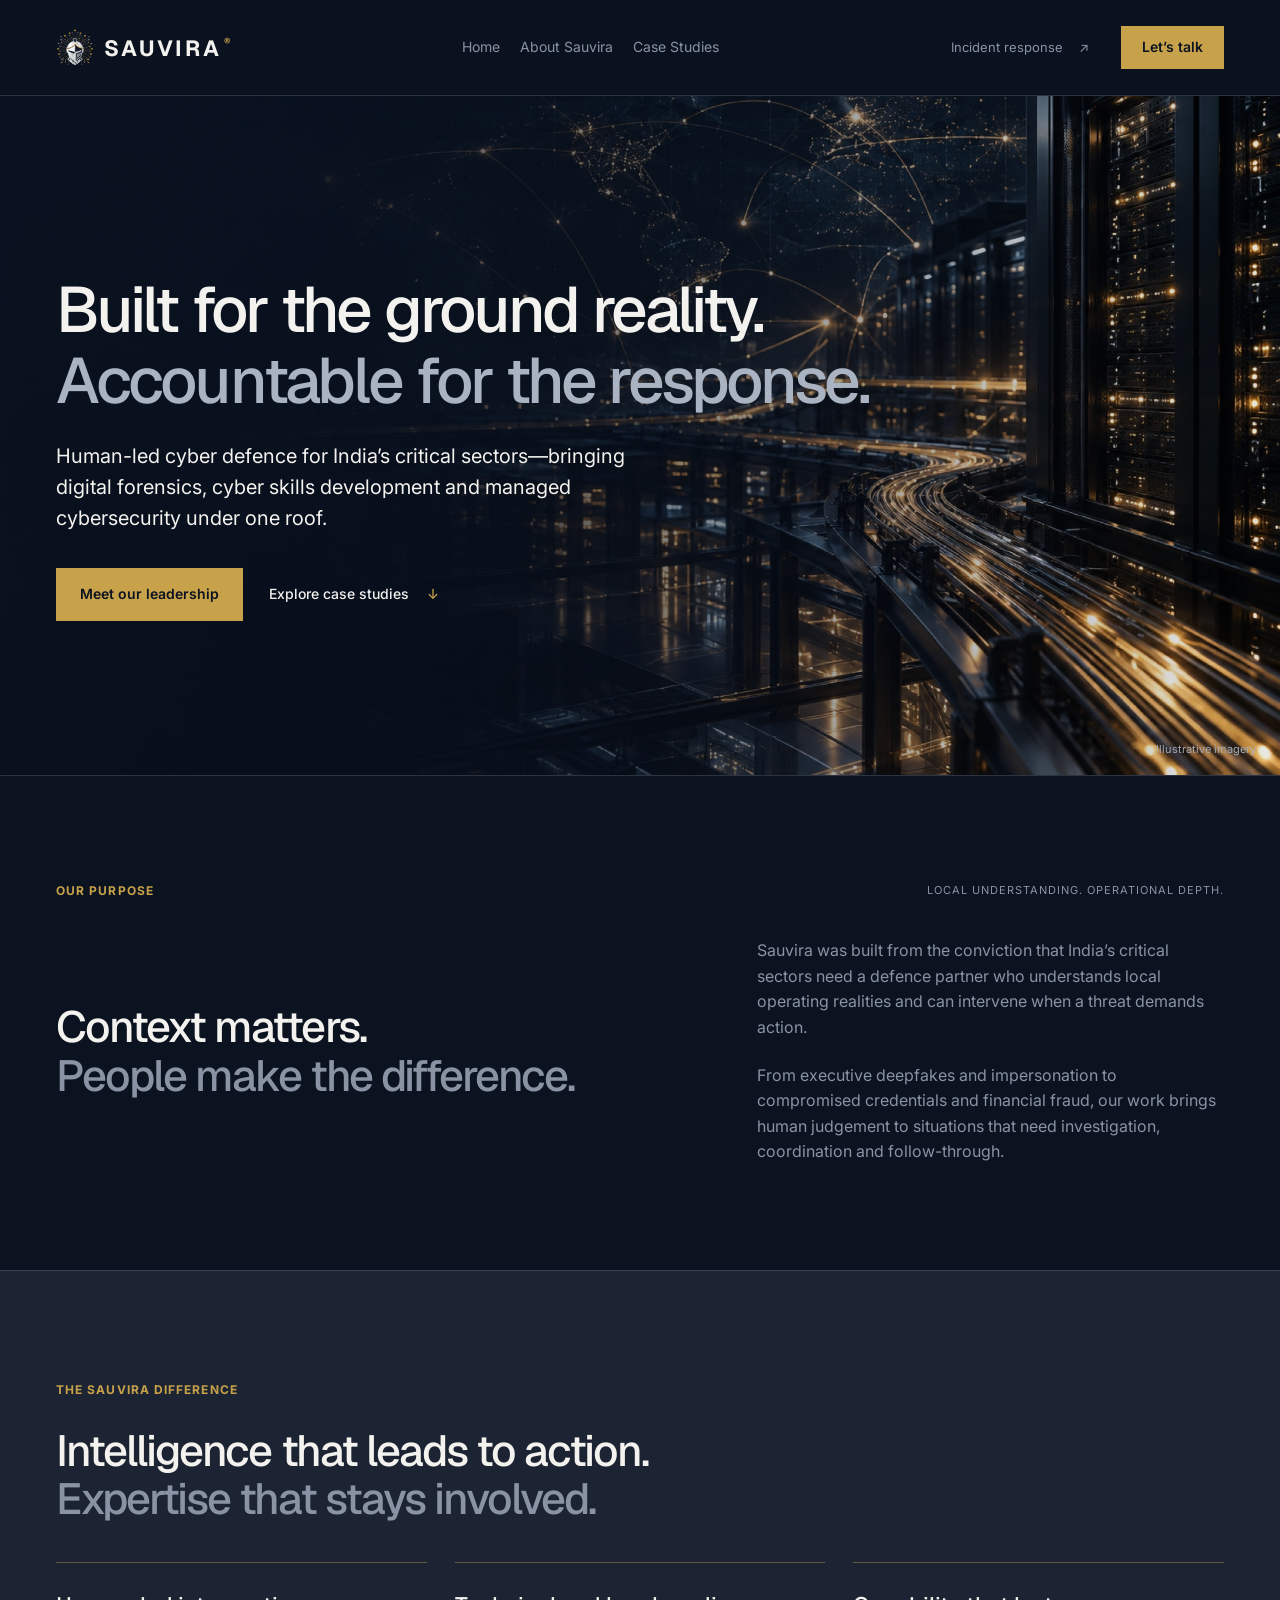
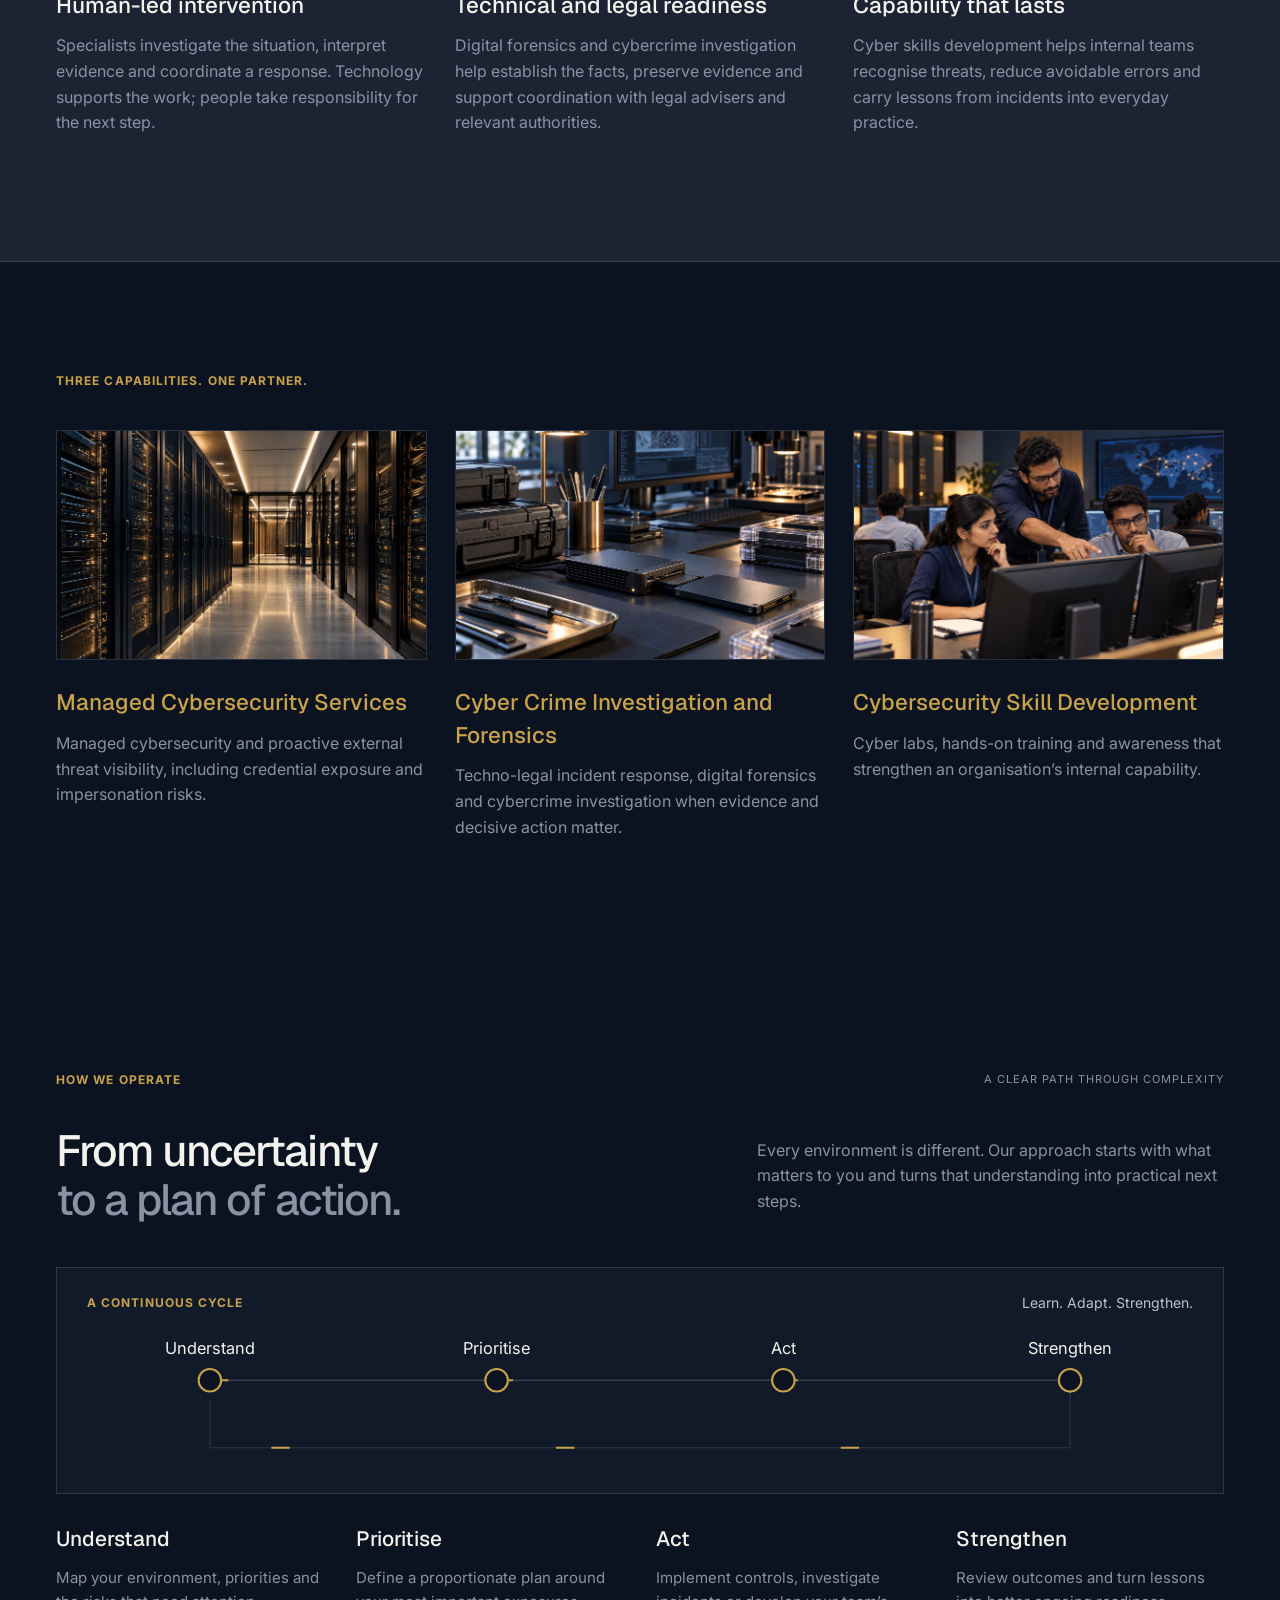
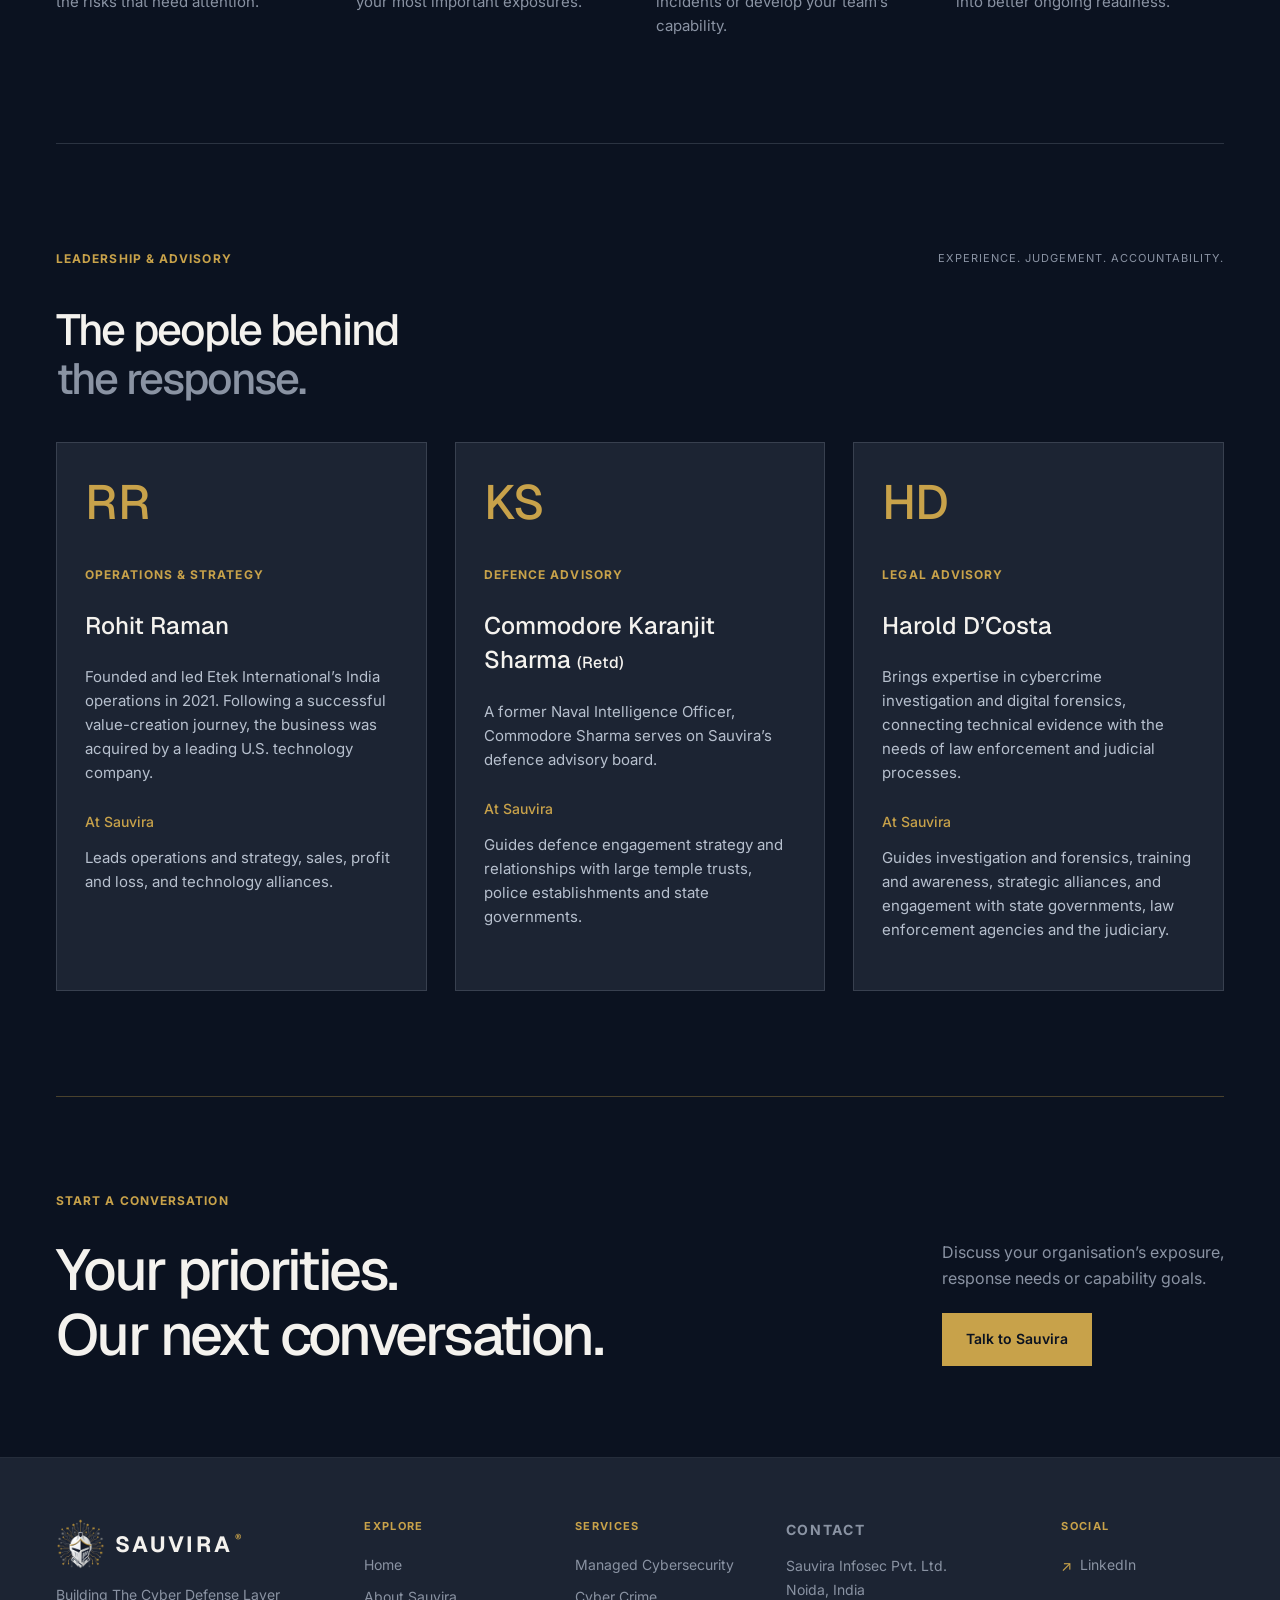
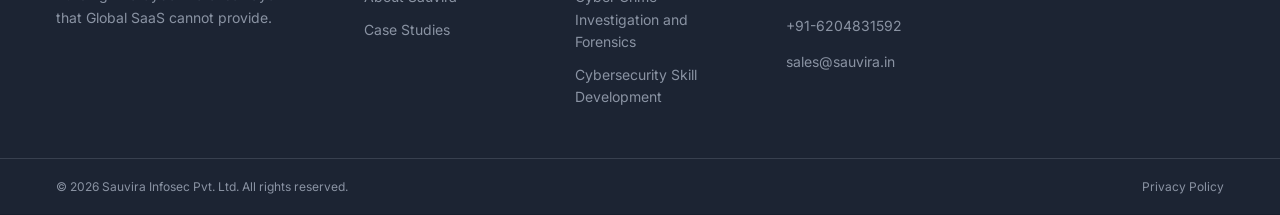
==== about.html @ 1aae423a "Add redesigned site pages, assets and working contact/incident forms Fix app.js syntax error that di" ====
<!doctype html>
<html lang="en">
<head>
<meta charset="utf-8"><meta name="viewport" content="width=device-width,initial-scale=1">
<title>About Sauvira — Human-led cyber defence</title>
<meta name="description" content="Human-led cyber defence for India’s critical sectors. Digital forensics, cyber skills development and managed cybersecurity under one roof.">
<meta name="theme-color" content="#0B1220"><meta property="og:title" content="About Sauvira — Human-led cyber defence"><meta property="og:description" content="Protect what matters. Respond with clarity. Build resilience."><meta property="og:type" content="website">
<link rel="icon" href="favicon.svg" type="image/svg+xml"><link rel="stylesheet" href="styles-responsive-v8.css"><script src="app.js" defer></script>
</head>
<body>
<a class="skip" href="#main">Skip to content</a>
<header class="header"><a class="brand" href="index.html" aria-label="Sauvira home"><img src="images/sauvira-logo-3d.png" alt="Sauvira logo" class="header-logo"><span class="brand-name">SAUVIRA<span class="brand-dot">®</span></span></a><button class="menu-toggle" aria-expanded="false" aria-controls="navigation">Menu <span>☰</span></button><nav id="navigation" aria-label="Main navigation"><a href="index.html">Home</a><a href="about.html">About Sauvira</a><a href="clients.html">Case Studies</a></nav><a class="header-emergency" href="index.html#incident">Incident response <span aria-hidden="true">↗</span></a><a class="button small" href="index.html#contact">Let’s talk</a></header>
<main id="main"><section class="about-hero full-image-hero"><div class="wrap hero-copy"><span class="eyebrow"></span><h1>Built for the ground reality.<br><span>Accountable for the response.</span></h1><p>Human-led cyber defence for India’s critical sectors—bringing digital forensics, cyber skills development and managed cybersecurity under one roof.</p><div class="actions"><a class="button" href="#leadership">Meet our leadership</a><a class="text-link" href="clients.html">Explore case studies <span>↓</span></a></div></div><figure><img class="" src="images/cyber-hero.jpg" width="1536" height="1024" alt="Conceptual cybersecurity infrastructure and connected data networks, without people" fetchpriority="high"><figcaption>Illustrative imagery</figcaption></figure></section>
<section class="section wrap about-purpose"><div class="section-top"><span class="eyebrow">OUR PURPOSE</span><span class="mono">LOCAL UNDERSTANDING. OPERATIONAL DEPTH.</span></div><div class="split"><h2>Context matters.<br><span>People make the difference.</span></h2><div><p>Sauvira was built from the conviction that India’s critical sectors need a defence partner who understands local operating realities and can intervene when a threat demands action.</p><p>From executive deepfakes and impersonation to compromised credentials and financial fraud, our work brings human judgement to situations that need investigation, coordination and follow-through.</p></div></div></section>
<section class="difference section"><div class="wrap"><span class="eyebrow">THE SAUVIRA DIFFERENCE</span><h2 class="about-section-title">Intelligence that leads to action.<br><span>Expertise that stays involved.</span></h2><div class="about-pillars"><article><h3>Human-led intervention</h3><p>Specialists investigate the situation, interpret evidence and coordinate a response. Technology supports the work; people take responsibility for the next step.</p></article><article><h3>Technical and legal readiness</h3><p>Digital forensics and cybercrime investigation help establish the facts, preserve evidence and support coordination with legal advisers and relevant authorities.</p></article><article><h3>Capability that lasts</h3><p>Cyber skills development helps internal teams recognise threats, reduce avoidable errors and carry lessons from incidents into everyday practice.</p></article></div></div></section>
<section class="section wrap"><span class="eyebrow">THREE CAPABILITIES. ONE PARTNER.</span><p class="mobile-swipe-hint">Swipe to explore →</p><div class="about-pillars service-pillars"><article><img class="capability-photo" src="images/infrastructure.jpg" width="1536" height="1024" alt="Conceptual enterprise data-centre infrastructure" loading="lazy"><h3>Managed Cybersecurity Services</h3><p>Managed cybersecurity and proactive external threat visibility, including credential exposure and impersonation risks.</p></article><article><img class="capability-photo" src="images/digital-forensics.jpg" width="1536" height="1024" alt="Conceptual forensic examination equipment" loading="lazy"><h3>Cyber Crime Investigation and Forensics</h3><p>Techno-legal incident response, digital forensics and cybercrime investigation when evidence and decisive action matter.</p></article><article><img class="capability-photo" src="images/skills.jpg" width="1536" height="1024" alt="Conceptual hands-on cybersecurity training workshop" loading="lazy"><h3>Cybersecurity Skill Development</h3><p>Cyber labs, hands-on training and awareness that strengthen an organisation’s internal capability.</p></article></div></section>
<section class="section wrap" id="approach"><div class="section-top"><span class="eyebrow">HOW WE OPERATE</span><span class="mono">A CLEAR PATH THROUGH COMPLEXITY</span></div><div class="split"><h2>From uncertainty<br><span>to a plan of action.</span></h2><p>Every environment is different. Our approach starts with what matters to you and turns that understanding into practical next steps.</p></div><figure class="operating-visual"><div class="operating-caption"><span class="eyebrow">A CONTINUOUS CYCLE</span><span>Learn. Adapt. Strengthen.</span></div><svg viewBox="0 0 1080 150" role="img" aria-labelledby="cycle-title cycle-desc"><title id="cycle-title">From understanding to resilience</title><desc id="cycle-desc">Understand, prioritise, act and strengthen form a repeating cycle. Lessons feed back into the next assessment.</desc><path d="M120 50H960" fill="none" stroke="#8A93A3" stroke-opacity=".45"/><path d="M960 50V116H120V70" fill="none" stroke="#8A93A3" stroke-opacity=".25"/><path class="flow-path" d="M120 50H960V116H120V70" fill="none" stroke="#C8A24A" stroke-width="2" stroke-dasharray="18 260"/><g fill="#0B1220" stroke="#C8A24A" stroke-width="2"><circle cx="120" cy="50" r="11"/><circle cx="400" cy="50" r="11"/><circle cx="680" cy="50" r="11"/><circle cx="960" cy="50" r="11"/></g><g fill="#F4F2EE" font-family="Inter,Arial,sans-serif" font-size="16" text-anchor="middle"><text x="120" y="24">Understand</text><text x="400" y="24">Prioritise</text><text x="680" y="24">Act</text><text x="960" y="24">Strengthen</text></g></svg></figure><ol class="steps"><li><span class="step-number">01</span><h3>Understand</h3><p>Map your environment, priorities and the risks that need attention.</p></li><li><span class="step-number">02</span><h3>Prioritise</h3><p>Define a proportionate plan around your most important exposures.</p></li><li><span class="step-number">03</span><h3>Act</h3><p>Implement controls, investigate incidents or develop your team’s capability.</p></li><li><span class="step-number">04</span><h3>Strengthen</h3><p>Review outcomes and turn lessons into better ongoing readiness.</p></li></ol></section><section id="leadership" class="section wrap leadership-section"><div class="section-top"><span class="eyebrow">LEADERSHIP & ADVISORY</span><span class="mono">EXPERIENCE. JUDGEMENT. ACCOUNTABILITY.</span></div><h2>The people behind<br><span>the response.</span></h2><p class="mobile-swipe-hint">Swipe to explore →</p><div class="leadership-grid"><article class="leader"><span class="leader-monogram" aria-hidden="true">RR</span><span class="eyebrow">OPERATIONS & STRATEGY</span><h3>Rohit Raman</h3><p>Founded and led Etek International’s India operations in 2021. Following a successful value-creation journey, the business was acquired by a leading U.S. technology company.</p><h4>At Sauvira</h4><p>Leads operations and strategy, sales, profit and loss, and technology alliances.</p></article><article class="leader"><span class="leader-monogram" aria-hidden="true">KS</span><span class="eyebrow">DEFENCE ADVISORY</span><h3>Commodore Karanjit Sharma <span>(Retd)</span></h3><p>A former Naval Intelligence Officer, Commodore Sharma serves on Sauvira’s defence advisory board.</p><h4>At Sauvira</h4><p>Guides defence engagement strategy and relationships with large temple trusts, police establishments and state governments.</p></article><article class="leader"><span class="leader-monogram" aria-hidden="true">HD</span><span class="eyebrow">LEGAL ADVISORY</span><h3>Harold D’Costa</h3><p>Brings expertise in cybercrime investigation and digital forensics, connecting technical evidence with the needs of law enforcement and judicial processes.</p><h4>At Sauvira</h4><p>Guides investigation and forensics, training and awareness, strategic alliances, and engagement with state governments, law enforcement agencies and the judiciary.</p></article></div></section><section class="final-cta wrap"><span class="eyebrow">START A CONVERSATION</span><div><h2>Your priorities.<br><span>Our next conversation.</span></h2><div><p>Discuss your organisation’s exposure,<br>response needs or capability goals.</p><a class="button" href="index.html#contact">Talk to Sauvira</a></div></div></section></main><footer>
  <div class="footer-grid wrap">
    <!-- Brand Column -->
    <div class="footer-brand-col">
      <a class="brand" href="index.html"><img src="images/sauvira-logo-3d.png" alt="Sauvira logo" class="footer-logo"><span class="brand-name">SAUVIRA<span class="brand-dot">®</span></span></a>
      <p class="footer-brand-tagline">Building The Cyber Defense Layer<br>that Global SaaS cannot provide.</p>
    </div>
    <!-- Explore Column -->
    <div class="footer-col">
      <p class="footer-col-title">EXPLORE</p>
      <nav aria-label="Explore navigation">
        <a href="index.html">Home</a>
        <a href="about.html">About Sauvira</a>
        <a href="clients.html">Case Studies</a>
      </nav>
    </div>
    <!-- Services Column -->
    <div class="footer-col">
      <p class="footer-col-title">SERVICES</p>
      <nav aria-label="Services navigation">
        <a href="about.html#approach">Managed Cybersecurity</a>
        <a href="about.html#approach">Cyber Crime Investigation and Forensics</a>
        <a href="about.html#approach">Cybersecurity Skill Development</a>
      </nav>
    </div>
    <!-- Contact Column -->
    <div class="footer-col footer-contact">
      <p class="footer-col-title">CONTACT</p>
      <address>
        Sauvira Infosec Pvt. Ltd.<br>
        Noida, India
      </address>
      <p><a href="tel:+916204831592">+91-6204831592</a></p>
      <p><a href="mailto:sales@sauvira.in">sales@sauvira.in</a></p>
    </div>
    <!-- Social Column -->
    <div class="footer-col">
      <p class="footer-col-title">SOCIAL</p>
      <div class="footer-social-links">
        <a href="https://www.linkedin.com/company/sauvira" target="_blank" rel="noopener">LinkedIn</a>
      </div>
    </div>
  </div>
  <hr class="footer-divider">
  <div class="footer-bottom-bar wrap">
    <span>© <span id="year">2026</span> Sauvira Infosec Pvt. Ltd. All rights reserved.</span>
    <button data-privacy>Privacy Policy</button>
  </div>
</footer>
<dialog id="content-dialog" aria-labelledby="dialog-title"><button class="dialog-close" aria-label="Close dialog">×</button><div id="dialog-content"></div></dialog>
</body></html>
---- styles-responsive-v8.css ----
@charset "UTF-8";
@font-face{font-family:Geist;src:url("fonts/Geist[wght].ttf") format("truetype");font-weight:100 900;font-display:swap}
@font-face{font-family:Inter;src:url("fonts/Inter[opsz,wght].ttf") format("truetype");font-weight:100 900;font-display:swap}

:root{color-scheme:dark;--bg:#0B1220;--panel:#0B1220;--text:#F4F2EE;--muted:#8A93A3;--line:#8A93A340;--accent:#C8A24A;--red:#C8A24A;font-family:Inter,Arial,Helvetica,sans-serif;font-size:16px}*{box-sizing:border-box}html{scroll-behavior:smooth;scroll-padding-top:105px}body{margin:0;background:var(--bg);color:var(--text);line-height:1.6}a{color:inherit;text-decoration:none}button,input,textarea{font:inherit}button{cursor:pointer}a,button,summary{-webkit-tap-highlight-color:transparent}button{color:inherit}button:focus-visible,a:focus-visible,summary:focus-visible{outline:2px solid var(--accent);outline-offset:6px}::selection{background:var(--accent);color:var(--bg)}.wrap{width:min(1380px,calc(100% - 112px));margin-inline:auto}.mono,.eyebrow,.placeholder,.portrait small,.portrait>span{font-family:Inter,Arial,sans-serif;font-size:.75rem;letter-spacing:.09em}.eyebrow{color:var(--accent);font-weight:700}.header{height:96px;border-bottom:1px solid var(--line);display:flex;align-items:center;padding:0 56px;gap:32px;background:#0B1220F5;position:relative;z-index:10}.brand{display:flex;align-items:center;gap:10px;font-weight:700;font-size:24px;letter-spacing:3px;line-height:1}.brand-dot{font-size:10px;align-self:flex-start;letter-spacing:0}.brand-symbol{position:relative;font-size:31px;font-style:italic;color:var(--accent);line-height:1}.brand-symbol span{position:absolute;left:1px;top:7px;color:var(--bg);font-size:15px}.header nav{display:flex;gap:28px;margin:auto;font-size:.875rem}.header nav a{color:#8A93A3}.header a:hover,footer a:hover{color:var(--accent)}.header-emergency{font-size:.8125rem;color:var(--red)}.header-emergency span{margin-left:12px}.button{display:inline-flex;align-items:center;justify-content:center;min-height:52px;padding:14px 23px;color:#0B1220;background:var(--accent);border:1px solid var(--accent);font-weight:600;font-size:.875rem;transition:background .2s,transform .2s;text-align:center}.button:hover{background:#C8A24A;color:#0B1220!important;transform:translateY(-2px)}.button.small{min-height:40px;padding:9px 20px}.menu-toggle{display:none}.hero{padding-top:33px}.hero-top,.hero-base,.section-top{display:flex;justify-content:space-between;gap:24px;align-items:center}.hero-coordinate{color:#8A93A3}.hero-grid{display:grid;grid-template-columns:1.12fr 1fr;gap:20px;align-items:center;padding:69px 0 58px}.hero h1{font-size:clamp(3.5rem,6.15vw,6.2rem);letter-spacing:-.065em;line-height:1.03;font-weight:500;margin:0 0 28px}.hero h1 span{color:var(--accent)}.hero-copy>p{font-size:1.25rem;line-height:1.55;margin:0 0 19px}.hero-copy .hero-description{font-size:1rem;color:var(--muted);max-width:430px}.actions{display:flex;gap:26px;align-items:center;margin-top:34px;flex-wrap:wrap}.text-link{border:0;padding:0;background:none;display:inline-flex;align-items:center;gap:18px;font-size:.875rem;font-weight:500}.text-link:hover{color:var(--accent)}.text-link span{color:var(--accent)}.system{min-width:0;padding:12px 0;mask-image:none}.system svg{width:100%;display:block}.system-head,.system-foot{display:flex;justify-content:space-between;gap:10px;color:#8A93A3;font-size:.625rem}.system-foot{font-size:.5625rem;letter-spacing:.04em}.signal{animation:signal 7s linear infinite}@keyframes signal{to{stroke-dashoffset:-394}}.hero-base{border-top:1px solid var(--line);padding:22px 0;color:#8A93A3}.hero-base a{font-size:.6875rem}.capabilities{margin-top:10px}.cap-grid{display:grid;grid-template-columns:repeat(3,1fr);border:1px solid var(--line)}.cap-card{padding:28px 30px 26px;display:flex;flex-direction:column;min-width:0;background:linear-gradient(140deg,#0B1220,#0B1220)}.cap-card+.cap-card{border-left:1px solid var(--line)}.cap-top{display:flex;align-items:center;justify-content:space-between;color:#8A93A3}.cap-top .mono{font-size:.6875rem}.cap-icon{font-size:27px;color:var(--accent)}.cap-card h2{font-size:2.8rem;font-weight:500;letter-spacing:-.04em;line-height:1.1;margin:29px 0 15px}.cap-card h2 span{color:var(--accent)}.cap-card.respond h2 span{color:var(--red)}h3{font-size:1.0625rem;line-height:1.45;font-weight:500;margin:0 0 12px}p{color:var(--muted);margin:0 0 20px}.cap-card p{font-size:.9375rem;line-height:1.7}.tags{display:flex;flex-wrap:wrap;gap:7px;margin:0 0 30px}.tags span{border:1px solid var(--line);padding:3px 7px;font-size:.6875rem;color:#8A93A3}.cap-card .text-link{margin-top:auto;justify-content:space-between;border-top:1px solid var(--line);padding-top:20px}.section{padding-top:105px;padding-bottom:105px}.section-top{margin-bottom:38px}.section-top>.mono{color:#8A93A3;font-size:.6875rem}h2{font-size:clamp(2.25rem,3.4vw,3.6rem);line-height:1.12;letter-spacing:-.045em;font-weight:500;margin:0}h2>span{color:#8A93A3}.split{display:grid;grid-template-columns:1.2fr 1fr;gap:12%;align-items:center}.split>p,.split>div{max-width:480px}.split p{margin-bottom:0}.split p+p{margin-top:22px}.stakes-grid{display:grid;grid-template-columns:repeat(4,1fr);margin-top:52px;border-top:1px solid var(--line)}.stakes-grid article{padding:24px 28px 0 0}.stakes-grid article+article{padding-left:28px;border-left:1px solid var(--line)}.index{color:#8A93A3;font:12px Inter,Arial,sans-serif;display:block;margin-bottom:30px}.stakes-grid p{font-size:.9375rem;margin-bottom:0}.difference{background:#1C2433;border-block:1px solid var(--line)}.discipline-grid{display:grid;grid-template-columns:1fr 60px 1fr 60px 1fr;align-items:center;margin-top:60px;border-block:1px solid #8A93A340;padding:30px 0}.discipline-grid .mono{color:var(--accent);font-size:.6875rem}.discipline-grid h3{font-size:1.5rem;margin:14px 0 10px;letter-spacing:-.03em}.discipline-grid p{font-size:.9375rem;margin:0;max-width:320px}.plus{color:var(--accent);font-size:25px;text-align:center}.steps{list-style:none;padding:0;margin:55px 0 0;display:grid;grid-template-columns:repeat(4,1fr);gap:32px}.step-number{font:13px Inter,Arial,sans-serif;color:var(--accent);display:block;border-bottom:1px solid #8A93A340;padding-bottom:20px;margin-bottom:24px}.steps h3{font-size:1.3rem}.steps p{font-size:.9375rem;margin:0}.proof{padding:34px 0 40px;border-block:1px solid var(--line)}.proof .section-top{margin-bottom:22px}.placeholder{font-size:.625rem;color:#8A93A3;border:1px dashed #8A93A340;padding:5px 8px}.stats{display:grid;grid-template-columns:repeat(4,1fr)}.stats article{padding:5px 26px}.stats article:first-child{padding-left:0}.stats article+article{border-left:1px solid var(--line)}.stats strong{font-size:4rem;font-weight:400;letter-spacing:-.06em;line-height:1.3}.stats strong span{color:var(--accent);font-size:2.5rem}.stats p{margin:8px 0 3px;color:var(--text);font-size:.9375rem}.stats small{color:#8A93A3;font-size:.75rem}.audience-layout{display:grid;grid-template-columns:1fr 1.7fr;gap:60px}.audiences details{border-bottom:1px solid var(--line)}.audiences details:first-child{border-top:1px solid var(--line)}summary{cursor:pointer;list-style:none;display:flex;align-items:center;gap:24px;padding:23px 0}summary::-webkit-details-marker{display:none}summary .mono{color:#8A93A3}summary h3{margin:0;font-size:1.15rem}.detail-mark{margin-left:auto;color:var(--accent);font-size:24px}details[open] .detail-mark{transform:rotate(45deg)}details p{padding:0 50px 5px;max-width:650px;font-size:.9375rem}.incident{border:1px solid #8A93A340;padding:52px;background:linear-gradient(110deg,#1C2433,#0B1220);display:grid;grid-template-columns:1.6fr 1fr;align-items:center;gap:70px}.incident .eyebrow{color:var(--red)}.red-dot{display:inline-block;width:6px;height:6px;background:var(--red);margin-right:8px;border-radius:50%}.incident h2{margin:25px 0 23px;font-size:clamp(2rem,3.4vw,3.5rem)}.incident p{max-width:520px;margin-bottom:12px}.incident-note{font-size:.75rem;color:#8A93A3}.incident-action{justify-self:end}.button.red{background:#C8A24A;border-color:#C8A24A}.button.red:hover{background:#C8A24A}.incident-action p{font-size:.75rem;margin-top:18px;color:#8A93A3}.people{display:grid;grid-template-columns:repeat(3,1fr);gap:28px;margin-top:46px}.portrait{height:245px;background:linear-gradient(150deg,#1C2433,#0B1220);border:1px solid var(--line);padding:22px;display:flex;flex-direction:column;justify-content:space-between;margin-bottom:24px}.portrait>span{color:#8A93A3;font-size:.6875rem}.portrait strong{font-size:5.5rem;font-weight:400;letter-spacing:-.07em;color:#8A93A340;align-self:center}.portrait small{color:#8A93A3;font-size:.625rem}.people p{font-size:.875rem;margin:0 0 10px}.people small{font-size:.75rem;color:#8A93A3}.people h3{margin-bottom:5px}.insights{background:#0B1220;border-block:1px solid var(--line)}.insight-grid{display:grid;grid-template-columns:repeat(3,1fr);gap:28px;margin-top:45px}.insight-art{height:205px;display:flex;justify-content:space-between;align-items:end;padding:24px;overflow:hidden;border:1px solid #8A93A340;background-color:#1C2433;background-image:linear-gradient(#8A93A31C 1px,transparent 1px),linear-gradient(90deg,#8A93A31C 1px,transparent 1px);background-size:24px 24px}.insight-art>span:first-child{font-size:1.25rem;letter-spacing:-.02em;line-height:1.25;color:#8A93A3}.art-number{font-size:5rem;color:#8A93A340;font-weight:400;line-height:.85;letter-spacing:-.09em}.art-two{background-color:#1C2433;filter:saturate(.7)}.art-three{background-color:#1C2433}.article-meta{font-size:.6875rem;color:#8A93A3;margin:23px 0 12px}.insight-grid h3{font-size:1.35rem;letter-spacing:-.02em}.insight-grid p{font-size:.9375rem}.insight-grid article{display:flex;flex-direction:column}.insight-grid .text-link{margin-top:auto;align-self:start}.final-cta{padding-block:90px}.final-cta>div{display:flex;justify-content:space-between;gap:40px;align-items:center;margin-top:26px}.final-cta h2{font-size:clamp(2.6rem,4.5vw,4.5rem)}.final-cta h2 span{color:var(--accent)}.final-cta p{margin-bottom:22px}footer{border-top:1px solid var(--line);padding-top:35px;padding-bottom:28px}.footer-top,.footer-bottom{display:flex;justify-content:space-between;gap:22px;align-items:center}.footer-top p{margin:0 auto 0 38px;font-size:.875rem}.footer-top>a:last-child{color:#8A93A3}.footer-bottom{margin-top:40px;font-size:.75rem;color:#8A93A3}.footer-bottom nav{display:flex;gap:24px}.footer-bottom .mono{font-size:.625rem}.footer-bottom button{border:0;background:none;padding:0;color:inherit;font-size:inherit}.skip{position:fixed;top:-100px;left:16px;z-index:100;background:var(--accent);color:#000;padding:12px}.skip:focus{top:16px}dialog{background:#1C2433;color:var(--text);border:1px solid #8A93A340;padding:42px;width:min(600px,calc(100% - 32px));max-height:85dvh}dialog::backdrop{background:#000b;backdrop-filter:blur(5px)}.dialog-close{position:absolute;right:15px;top:10px;border:0;background:none;font-size:28px;color:#8A93A3}.dialog-title{font-size:2rem;margin:15px 0 22px;letter-spacing:-.03em}.dialog-body h3{color:var(--accent);margin-top:25px}.dialog-body p{font-size:.9375rem}.dialog-body .placeholder{display:inline-block;margin-bottom:20px}.dialog-body .button{margin-top:15px}.dialog-body ul{padding-left:22px;color:var(--muted)}
@media(min-width:1600px){.hero-grid{padding-block:85px}.hero h1{font-size:6.4rem}}
@media(max-width:1150px){.header{padding-inline:32px;gap:22px}.header nav{gap:18px}.header-emergency{display:none}.wrap{width:calc(100% - 64px)}.hero-grid{gap:0}.hero h1{font-size:5.8vw}.hero-coordinate{display:none}.actions{gap:18px}.cap-card{padding:23px}.cap-card h3{min-height:48px}.system-head{font-size:.5rem}.system-foot{font-size:.5rem}.footer-bottom>.mono{display:none}.section{padding-block:80px}}
@media(max-width:760px){html{scroll-padding-top:20px}.wrap{width:calc(100% - 40px)}.header{height:78px;padding-inline:20px;gap:16px;flex-wrap:wrap}.brand{font-size:21px}.brand-symbol{font-size:28px}.header>.button{margin-left:auto;padding:8px 14px;font-size:.8125rem}.menu-toggle{display:flex;align-items:center;gap:9px;order:3;border:0;background:none;padding:8px 0;font-size:.8125rem}.header nav{display:none;position:absolute;top:78px;left:0;right:0;padding:25px 20px;background:#0B1220;border-bottom:1px solid var(--line);flex-direction:column;gap:0}.header nav.open{display:flex}.header nav a{padding:12px 0}.hero{padding-top:28px}.hero-top .eyebrow{font-size:.625rem;letter-spacing:.025em}.hero-grid{grid-template-columns:1fr;padding:40px 0 25px}.hero h1{font-size:clamp(3rem,10.7vw,5rem);margin-bottom:24px}.hero-copy>p{font-size:1.125rem}.hero-description{max-width:370px!important}.actions{margin-top:27px;gap:23px}.system{max-width:450px;width:100%;margin:24px auto 0}.system-head{font-size:.5625rem}.system-foot{font-size:.5rem}.hero-base{padding:20px 0}.hero-base .mono{font-size:.625rem}.hero-base a{display:none}.cap-grid{grid-template-columns:1fr}.cap-card{padding:25px}.cap-card+.cap-card{border-left:0;border-top:1px solid var(--line)}.cap-card h2{margin-top:18px;font-size:2.7rem}.cap-card h3{min-height:0}.cap-card p{max-width:550px}.tags{margin-bottom:24px}.section{padding-block:65px}.section-top{margin-bottom:28px;align-items:start}.section-top>.mono{display:none}.eyebrow{font-size:.6875rem}h2{font-size:2.4rem}.split{grid-template-columns:1fr;gap:27px}.split>p,.split>div{max-width:100%}.stakes-grid{grid-template-columns:1fr 1fr;margin-top:34px}.stakes-grid article{padding:23px 16px 24px 0!important}.stakes-grid article+article{border-left:0}.stakes-grid article:nth-child(even){padding-left:18px!important;border-left:1px solid var(--line)}.stakes-grid article:nth-child(n+3){border-top:1px solid var(--line)}.index{margin-bottom:20px}.stakes-grid h3{font-size:1rem}.stakes-grid p{font-size:.875rem}.discipline-grid{grid-template-columns:1fr;margin-top:35px;padding:26px 0;gap:20px}.discipline-grid .plus{text-align:left;line-height:1}.discipline-grid p{max-width:100%}.steps{grid-template-columns:1fr 1fr;gap:32px 24px;margin-top:36px}.proof{padding-block:30px}.proof .section-top{flex-direction:column;gap:14px}.stats{grid-template-columns:1fr 1fr;gap:24px 0}.stats article{padding:0 0 0 20px}.stats article:nth-child(odd){padding-left:0;border-left:0}.stats strong{font-size:3.4rem}.stats p{font-size:.8125rem}.stats small{font-size:.6875rem;display:block;max-width:140px}.placeholder{font-size:.5625rem}.audience-layout{grid-template-columns:1fr;gap:32px}summary{gap:15px}summary h3{font-size:1rem}details p{padding-left:31px;padding-right:5px}.incident{padding:30px 25px;grid-template-columns:1fr;gap:25px}.incident h2{font-size:2.3rem}.incident-action{justify-self:start}.incident-action p{margin-bottom:0}.people{grid-template-columns:1fr;gap:34px;margin-top:32px}.portrait{height:210px}.portrait strong{font-size:4.5rem}.insight-grid{grid-template-columns:1fr;gap:40px;margin-top:32px}.insight-art{height:220px}.final-cta{padding-block:62px}.final-cta>div{flex-direction:column;align-items:start;gap:28px}.final-cta h2{font-size:2.6rem}.footer-top{flex-wrap:wrap}.footer-top p{margin-left:auto}.footer-top>a:last-child{display:none}.footer-bottom{flex-direction:column;align-items:start;gap:20px;margin-top:30px}dialog{padding:32px 24px}.dialog-title{font-size:1.7rem}}
@media(prefers-reduced-motion:reduce){html{scroll-behavior:auto}*,*::before,*::after{animation:none!important;transition:none!important}}

/* Brand palette: amber is reserved for compact actions and focal details. */
h1,h2,h3,.brand{font-family:Geist,Inter,Arial,sans-serif}
:root{--panel:#1C2433;--line:#8A93A340;--red:#C8A24A}
.hero h1 span,.final-cta h2 span{color:var(--text)}
.eyebrow,.cap-icon,.brand-symbol,.discipline-grid .mono,.plus,.step-number,.dialog-body h3{color:var(--muted)}
.cap-card{background:var(--panel)}
.cap-card h2 span,.cap-card.respond h2 span{color:var(--text)}
.portrait,.insight-art{background-color:var(--panel);background-image:none}
.portrait strong{color:#8A93A380}
.art-two{filter:none}
.art-number{color:#8A93A380}
.stats strong{font-family:Inter,Arial,sans-serif;font-size:clamp(2.5rem,4vw,4rem);color:var(--accent)}
.incident{background:var(--panel);border-color:var(--line)}
.incident .eyebrow,.incident-note,.incident-action p,.header-emergency{color:var(--muted)}
footer{background:var(--panel);box-shadow:0 0 0 100vmax var(--panel);clip-path:inset(0 -100vmax)}
.button:hover,.button.red:hover{background:#F4F2EE;border-color:#F4F2EE;color:#0B1220!important}
.button:active{transform:translateY(0)}
.mono,.eyebrow,.placeholder,.portrait small,.portrait>span{font-size:max(.75rem,12px)}
.system-head,.system-foot{font-size:.625rem}
@media(max-width:760px){.hero h1{font-size:clamp(2.7rem,10.2vw,4.6rem)}.header .brand{font-size:19px;letter-spacing:2px}.header{gap:12px}.header>.button{padding-inline:10px}.stats strong{font-size:2.8rem}}

/* Brass accents only on buttons and key statistics. */
.text-link span,.detail-mark,.red-dot,.header-emergency{color:var(--muted)}
.red-dot{background:var(--muted)}
.cap-card h2 span,.cap-card.respond h2 span{color:var(--text)}

/* Selected direction: restrained brass details throughout the page. */
.eyebrow,.section .eyebrow,.cap-icon,.brand-symbol,.brand-dot,
.discipline-grid .mono,.step-number,.article-meta,
.incident .eyebrow,.dialog-body h3{color:var(--accent)}
.cap-card h2 span,.cap-card.respond h2 span,
.text-link span,.detail-mark{color:var(--accent)}
.hero-base{border-top-color:#C8A24A55}
.proof{border-top:1px solid #C8A24A80}
.step-number{border-bottom-color:#C8A24A66}
.portrait{border-top:2px solid #C8A24A66}
.insight-art{border-top:2px solid #C8A24A66}
.final-cta{border-top:1px solid #C8A24A55}
.hero h1,.final-cta h2{font-weight:500}
.hero h1 span,.final-cta h2 span{color:var(--text)}

/* Two-font system: Geist headings, Inter body, labels and figures. */
.stats strong,.step-number,.index{font-variant-numeric:tabular-nums}

/* Readable diagram labels: never fade the containing text layer. */
.system{mask-image:none;-webkit-mask-image:none;padding:18px 8px}
.system-head,.system-foot{color:#BBC3D0;font-size:.75rem;line-height:1.5;letter-spacing:.035em;flex-wrap:wrap;gap:8px 18px}
.system svg{overflow:visible}
.connected-visual{margin:0;width:100%;max-width:540px!important;justify-self:end}
.connected-visual svg{display:block;width:100%;height:auto}
.connected-visual figcaption{font-size:.875rem;color:#BBC3D0;text-align:center;margin-top:14px}
.difference .split{gap:6%;grid-template-columns:1fr 1fr}
.discipline-grid{margin-top:34px}
.operating-visual{margin:42px 0 0;padding:24px 30px 10px;border:1px solid var(--line);background:#101A29}
.operating-caption{display:flex;justify-content:space-between;gap:20px;align-items:center;margin-bottom:15px}
.operating-caption>span:last-child{color:#BBC3D0;font-size:.875rem}
.operating-visual svg{display:block;width:100%;height:auto}
.steps{margin-top:30px}.step-number{display:none}
.flow-path{animation:diagram-flow 10s linear infinite}
@keyframes diagram-flow{to{stroke-dashoffset:-556}}
@media(max-width:760px){.system{padding-inline:0}.system-head,.system-foot{font-size:.6875rem;letter-spacing:0}.difference .split{grid-template-columns:1fr;gap:30px}.connected-visual{justify-self:center}.operating-visual{padding:20px 12px 8px}.operating-caption{align-items:start;flex-direction:column;gap:6px}.operating-visual svg{min-height:110px}.operating-visual svg text{font-size:36px}}
@media(prefers-reduced-motion:reduce){.flow-path{animation:none}}

.system{mask:none!important;-webkit-mask:none!important;opacity:1}.system-head,.system-foot{color:#D5DAE2!important;opacity:1;overflow:visible}

.editorial-image{margin:38px 0 0;overflow:hidden;border:1px solid var(--line)}
.editorial-image img{display:block;width:100%;height:340px;object-fit:cover}
.editorial-image figcaption{padding:12px 18px;color:#B8C1CD;font-size:.75rem;background:#101A29}
.evidence-photo{margin-top:40px}.evidence-photo img{height:360px;object-position:center 58%}
@media(max-width:760px){.editorial-image img,.evidence-photo img{height:240px}.editorial-image{margin-top:28px}}

.purpose-copy p{margin-top:26px;max-width:470px}
.case-grid{display:grid;grid-template-columns:repeat(2,minmax(0,1fr));gap:24px;margin-top:42px}
.case-card{background:#1C2433;border:1px solid var(--line);border-top:2px solid #C8A24A80;padding:32px;display:flex;flex-direction:column}
.case-card h3{font-size:1.7rem;letter-spacing:-.025em;line-height:1.2;margin:22px 0 18px;max-width:420px}
.case-card p{font-size:.9375rem;line-height:1.7;color:#B6BFCD}
.case-outcome{border-top:1px solid var(--line);padding-top:20px;margin-top:auto}
.case-outcome>span{font-size:.6875rem;letter-spacing:.09em;color:var(--accent)}
.case-outcome p{color:var(--text);margin:10px 0 0}
.founding-purpose{border-block:1px solid #C8A24A55;margin-top:42px;padding:34px 0;display:grid;grid-template-columns:1.2fr 1fr;column-gap:70px}
.founding-purpose>.eyebrow{grid-column:1/-1}
.founding-purpose blockquote{font-family:Geist,Inter,sans-serif;font-size:clamp(1.5rem,2.4vw,2.25rem);line-height:1.35;letter-spacing:-.025em;margin:20px 0 0}
.founding-purpose>p{margin:24px 0 0;align-self:center}
.header nav{gap:20px}
@media(max-width:1050px){.header{gap:16px}.header nav{gap:14px;font-size:.8125rem}}
@media(max-width:760px){.case-grid,.founding-purpose{grid-template-columns:1fr}.case-card{padding:25px}.case-card h3{font-size:1.5rem}.founding-purpose{gap:0}.purpose-copy p{max-width:none}}

.client-strip{padding-block:42px;border-bottom:1px solid var(--line);margin-top:40px}.client-names{display:flex;flex-wrap:wrap;gap:24px 45px;align-items:center;margin:25px 0;font-family:Geist,Inter,sans-serif;font-size:1.35rem;color:#D7DCE3}
.team-preview,.leadership-grid,.about-pillars{display:grid;grid-template-columns:repeat(3,minmax(0,1fr));gap:28px;margin-top:38px}.team-preview article{border-top:1px solid #C8A24A66;padding-top:25px}.team-preview h3{font-size:1.3rem;margin-top:15px}.about-link{margin-top:20px}
.about-hero{padding-block:90px 80px;border-bottom:1px solid var(--line)}.about-hero h1{font-family:Geist,Inter,sans-serif;font-size:clamp(2.7rem,5vw,5rem);font-weight:500;letter-spacing:-.045em;line-height:1.1;margin:25px 0}.about-hero h1 span{color:#A9B3C2}.about-hero>p{max-width:720px;font-size:1.2rem}.about-section-title{margin-top:25px}.about-pillars h3{font-size:1.4rem}.about-pillars article{border-top:1px solid #C8A24A66;padding-top:26px}.service-pillars h3{color:var(--accent);font-size:2.1rem}.leadership-section{border-top:1px solid var(--line)}
.leader{background:#1C2433;border:1px solid var(--line);padding:28px}.leader-monogram{display:block;font:500 3rem Geist,Inter,sans-serif;color:#C8A24A;margin-bottom:32px}.leader .eyebrow{display:block;min-height:32px}.leader h3{font-size:1.5rem;margin:12px 0 22px}.leader h3 span{font-size:1rem;white-space:nowrap}.leader p{font-size:.9375rem;color:#B7C0CE}.leader h4{font-weight:500;font-size:.875rem;color:var(--accent);margin:26px 0 12px}
.client-table-wrap{margin-top:38px;overflow-x:auto}.client-table{border-collapse:collapse;width:100%;text-align:left}.client-table caption{text-align:left;color:#AEB9C8;font-size:.875rem;margin-bottom:15px}.client-table th,.client-table td{padding:20px 22px;border-bottom:1px solid var(--line);vertical-align:top}.client-table thead{background:#1C2433;color:#C8A24A;font-size:.8125rem}.client-table th{font-weight:500}.client-table tbody th{width:40%;font-size:1rem}.client-table td{font-size:.9375rem;color:#B7C0CE}.client-table td:nth-child(2){white-space:nowrap}
@media(max-width:900px){.leadership-grid{grid-template-columns:1fr}.leader .eyebrow{min-height:0}.leader-monogram{margin-bottom:20px}.team-preview{gap:20px}}
@media(max-width:760px){.about-hero{padding-block:55px}.about-hero>p{font-size:1rem}.team-preview,.about-pillars{grid-template-columns:1fr}.client-names{font-size:1.1rem;gap:20px 26px}.client-table th,.client-table td{padding:15px 10px}.client-table tbody th,.client-table td{font-size:.8125rem}.client-table td:nth-child(2){white-space:normal}.client-table tbody th{width:35%}.leader{padding:24px}}

.featured-case .split{gap:7%;grid-template-columns:1fr 1fr}.featured-case p{margin:24px 0}.feature-photo{display:block;width:100%;height:340px;object-fit:cover;border:1px solid var(--line)}
.portfolio-intro{max-width:680px;margin-top:25px}.portfolio-grid{display:grid;grid-template-columns:repeat(2,minmax(0,1fr));gap:24px;margin-top:35px}.portfolio-grid article,.delivery-partner{background:#1C2433;padding:28px;border:1px solid var(--line)}.portfolio-grid h3,.delivery-partner h3{margin-top:16px;font-size:1.35rem}.portfolio-grid ul{padding-left:20px;color:#B7C0CE}.portfolio-grid li{margin-block:10px}.delivery-partner{margin-top:24px;border-left:2px solid #C8A24A}.delivery-partner p{margin-bottom:0}.case-card dl{margin:0}.case-card dt{color:#C8A24A;font-size:.8125rem;margin-top:20px}.case-card dd{margin:8px 0 0;color:#B7C0CE;font-size:.9375rem;line-height:1.7}.service-pillars h3{font-size:1.5rem}
@media(max-width:760px){.featured-case .split,.portfolio-grid{grid-template-columns:1fr}.feature-photo{height:240px}.header nav{font-size:.9375rem}.footer-bottom nav{flex-wrap:wrap}}

.image-hero{display:grid;grid-template-columns:1.08fr 1fr;gap:50px;align-items:center;padding-block:65px}.image-hero h1{font-size:clamp(2.5rem,4.3vw,4.5rem)}.image-hero>div>p{font-size:1.05rem;max-width:620px}.image-hero figure{margin:0;min-width:0}.image-hero img{display:block;width:100%;height:440px;object-fit:cover;border:1px solid var(--line)}.image-hero figcaption{font-size:.6875rem;color:#8A93A3;margin-top:8px}
.service-pillars article{padding-top:0;border-top:0}.capability-photo{display:block;width:100%;height:230px;object-fit:cover;border:1px solid var(--line);margin-bottom:26px}.service-pillars h3{font-size:1.4rem}
.sector-gallery{display:grid;grid-template-columns:repeat(4,minmax(0,1fr));gap:22px;margin-top:38px}.sector-gallery article{border-bottom:1px solid #C8A24A66}.sector-gallery img{display:block;width:100%;height:210px;object-fit:cover}.sector-gallery h3{font-size:1.2rem;margin:20px 0 24px}
@media(max-width:1000px){.image-hero{gap:30px}.image-hero img{height:370px}.sector-gallery{grid-template-columns:repeat(2,minmax(0,1fr))}}
@media(max-width:760px){.image-hero{grid-template-columns:1fr;padding-block:45px;gap:30px}.image-hero img{height:280px}.capability-photo{height:240px}.sector-gallery{gap:16px}.sector-gallery img{height:170px}.sector-gallery h3{font-size:1rem}}
@media(max-width:420px){.sector-gallery{grid-template-columns:1fr}.sector-gallery img{height:220px}}

/* Full-width About landing image */
.full-image-hero{position:relative;isolation:isolate;display:flex;align-items:center;min-height:680px;padding:85px 0;overflow:hidden;background:#0B1220}
.full-image-hero>figure{position:absolute;inset:0;margin:0;z-index:-2}
.full-image-hero>figure img{width:100%;height:100%;object-fit:cover;object-position:center}
.full-image-hero:before{content:"";position:absolute;inset:0;background:linear-gradient(90deg,rgba(11,18,32,.85),rgba(11,18,32,.52) 50%,rgba(11,18,32,.08));z-index:-1}
.full-image-hero .hero-copy{width:100%}.full-image-hero h1{max-width:850px;font-size:clamp(2.6rem,5vw,5rem)}
.full-image-hero p{max-width:620px;color:#F4F2EE}.full-image-hero figcaption{position:absolute;bottom:16px;right:24px;color:#B8C0CB;font-size:.6875rem}
@media(max-width:760px){.full-image-hero{min-height:660px;padding:65px 0}.full-image-hero>figure img{object-position:65% center}.full-image-hero:before{background:rgba(11,18,32,.68)}.full-image-hero h1{font-size:clamp(2.4rem,9vw,3.8rem)}}

/* Responsive editorial layouts: grids for short content, swipeable reading cards. */
.full-image-hero .hero-copy{width:min(1380px,calc(100% - 112px))}
.case-hero:before{background:linear-gradient(90deg,rgba(11,18,32,.94),rgba(11,18,32,.72) 48%,rgba(11,18,32,.15))}
.mobile-swipe-hint{display:none}
@media(max-width:1150px){.full-image-hero .hero-copy{width:calc(100% - 64px)}}
@media(min-width:761px) and (max-width:1000px){.leadership-grid{grid-template-columns:repeat(3,minmax(0,1fr));gap:16px}.leader{padding:20px}.leader h3{font-size:1.2rem}}
@media(max-width:760px){
.wrap,.full-image-hero .hero-copy{width:calc(100% - 40px)}
.header{flex-wrap:nowrap}.header .brand{font-size:17px;gap:7px}.menu-toggle{min-height:44px;flex-shrink:0}.header>.button{min-height:44px}
.full-image-hero{min-height:570px;padding-block:60px}.full-image-hero h1{max-width:620px}.full-image-hero .actions{gap:20px}.full-image-hero p{font-size:1rem;line-height:1.65}
.case-hero:before{background:rgba(11,18,32,.75)}
.section{padding-block:52px}
.sector-gallery{grid-template-columns:repeat(2,minmax(0,1fr));gap:22px 14px}.sector-gallery img{height:auto;aspect-ratio:4/3}.sector-gallery h3{font-size:1rem;margin:14px 0 18px}
.cap-grid,.case-grid,.leadership-grid,.service-pillars{display:grid;grid-auto-flow:column;grid-auto-columns:minmax(0,85%);grid-template-columns:none;gap:16px;overflow-x:auto;scroll-snap-type:x mandatory;scroll-padding-inline:0;padding-bottom:16px;overscroll-behavior-x:contain;scrollbar-width:thin;scrollbar-color:#C8A24A #1C2433}
.cap-grid>article,.case-grid>article,.leadership-grid>article,.service-pillars>article{scroll-snap-align:start;min-width:0}
.cap-grid{border:0}.cap-card,.cap-card+.cap-card{border:1px solid var(--line);padding:23px}.cap-card h3{min-height:0}.case-card{padding:24px}.case-card h3{font-size:1.5rem}.case-card dd{font-size:.9375rem}.capability-photo{height:190px}.service-pillars h3{font-size:1.3rem}
.mobile-swipe-hint{display:block;color:#C8A24A;font-size:.75rem;margin:16px 0 0;letter-spacing:.03em}
.about-pillars:not(.service-pillars),.team-preview{grid-template-columns:repeat(2,minmax(0,1fr));gap:24px 18px}.about-pillars:not(.service-pillars)>article:last-child,.team-preview>article:last-child{grid-column:1/-1}.about-pillars:not(.service-pillars) h3{font-size:1.15rem}.team-preview h3{font-size:1.1rem}
.steps{grid-template-columns:repeat(2,minmax(0,1fr));gap:24px 18px}.steps h3{font-size:1.15rem}
.footer-bottom nav{display:grid;grid-template-columns:repeat(2,minmax(0,1fr));width:100%;gap:8px 20px}.footer-bottom nav a,.footer-bottom nav button{min-height:44px;display:flex;align-items:center;text-align:left}.text-link{min-height:44px}
}
@media(min-width:540px) and (max-width:760px){.hero-grid{grid-template-columns:1.15fr 1fr;gap:12px}.hero h1{font-size:clamp(2.6rem,6.5vw,3.4rem)}.hero-copy>p{font-size:1rem}.system-head,.system-foot{font-size:.6rem}.cap-grid,.case-grid,.leadership-grid,.service-pillars{grid-auto-columns:70%}.featured-case .split{grid-template-columns:1.1fr 1fr;gap:25px}.feature-photo{height:300px}}
@media(max-width:360px){.header{padding-inline:12px;gap:8px}.header .brand{font-size:15px;letter-spacing:1px}.header>.button{font-size:.75rem;padding-inline:8px}.wrap,.full-image-hero .hero-copy{width:calc(100% - 32px)}.full-image-hero h1{font-size:2.25rem}}

/* ── MULTI-COLUMN FOOTER ── */
footer{padding:60px 0 0!important;border-top:1px solid var(--line)}
.footer-grid{display:grid!important;grid-template-columns:1.6fr 1fr 1fr 1.4fr 1fr;gap:48px;padding-bottom:50px}
.footer-brand-col .brand{font-size:20px;letter-spacing:2px;margin-bottom:14px;display:inline-flex}
.footer-brand-tagline{color:var(--muted);font-size:.875rem;line-height:1.6;margin:0;max-width:340px}
.footer-col-title{font-size:.6875rem;letter-spacing:.12em;color:var(--accent);font-weight:700;margin:0 0 18px;font-family:Inter,Arial,sans-serif}
.footer-col nav{display:flex!important;flex-direction:column!important;gap:10px}
.footer-col nav a{color:var(--muted);font-size:.875rem;transition:color .2s;display:block}
.footer-col nav a:hover{color:var(--text)}
.footer-contact p,.footer-contact address{color:var(--muted);font-size:.875rem;line-height:1.7;font-style:normal;margin:0 0 12px}
.footer-contact a{color:var(--muted);text-decoration:none;transition:color .2s}
.footer-contact a:hover{color:var(--accent)}
.footer-social-links{display:flex;flex-direction:column;gap:10px}
.footer-social-links a{display:inline-flex;align-items:center;gap:8px;color:var(--muted);font-size:.875rem;text-decoration:none;transition:color .2s}
.footer-social-links a:hover{color:var(--text)}
.footer-social-links a::before{content:"↗";color:var(--accent);font-size:.9rem}
.footer-divider{border:none;border-top:1px solid var(--line);margin:0}
.footer-bottom-bar{display:flex;justify-content:space-between;align-items:center;padding:18px 0;font-size:.75rem;color:var(--muted)}
.footer-bottom-bar a,.footer-bottom-bar button{color:var(--muted);text-decoration:none;transition:color .2s;border:0;background:none;padding:0;font-size:.75rem;cursor:pointer}
.footer-bottom-bar a:hover,.footer-bottom-bar button:hover{color:var(--accent)}
@media(max-width:1100px){.footer-grid{grid-template-columns:1fr 1fr 1fr!important;gap:36px}}
@media(max-width:760px){.footer-grid{grid-template-columns:1fr 1fr!important;gap:28px}.footer-brand-col{grid-column:1/-1}.footer-bottom-bar{flex-direction:column;gap:12px;text-align:center}}

/* ── LOGO IN HEADER & FOOTER ── */
.header-logo,.footer-logo{height:40px;width:auto;object-fit:contain}
.footer-logo{height:52px}
.brand{display:flex;align-items:center;gap:10px}
.brand-name{display:flex;align-items:flex-start;gap:2px;font-weight:700;font-size:22px;letter-spacing:3px}

/* Keep About hero h1 first line on one line */
.about-hero h1{white-space:nowrap}
@media(max-width:760px){.about-hero h1{white-space:normal}}
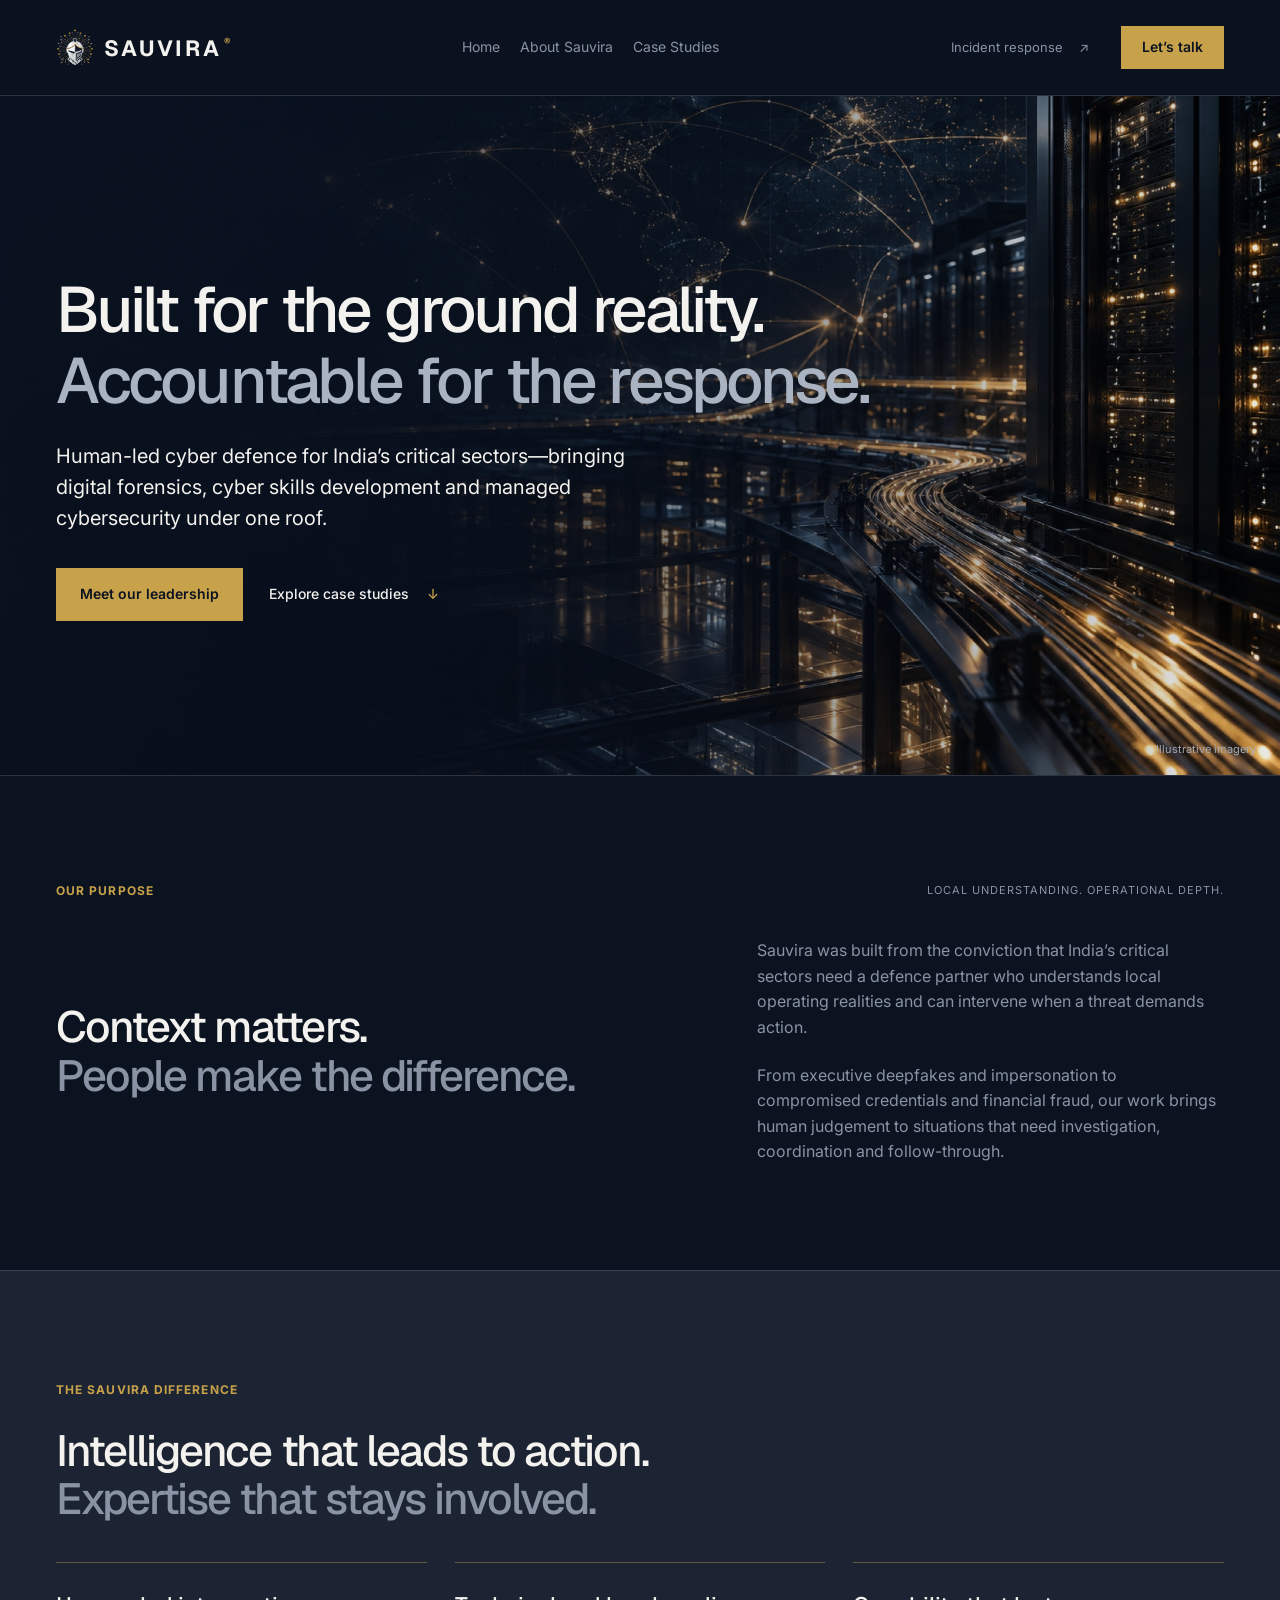
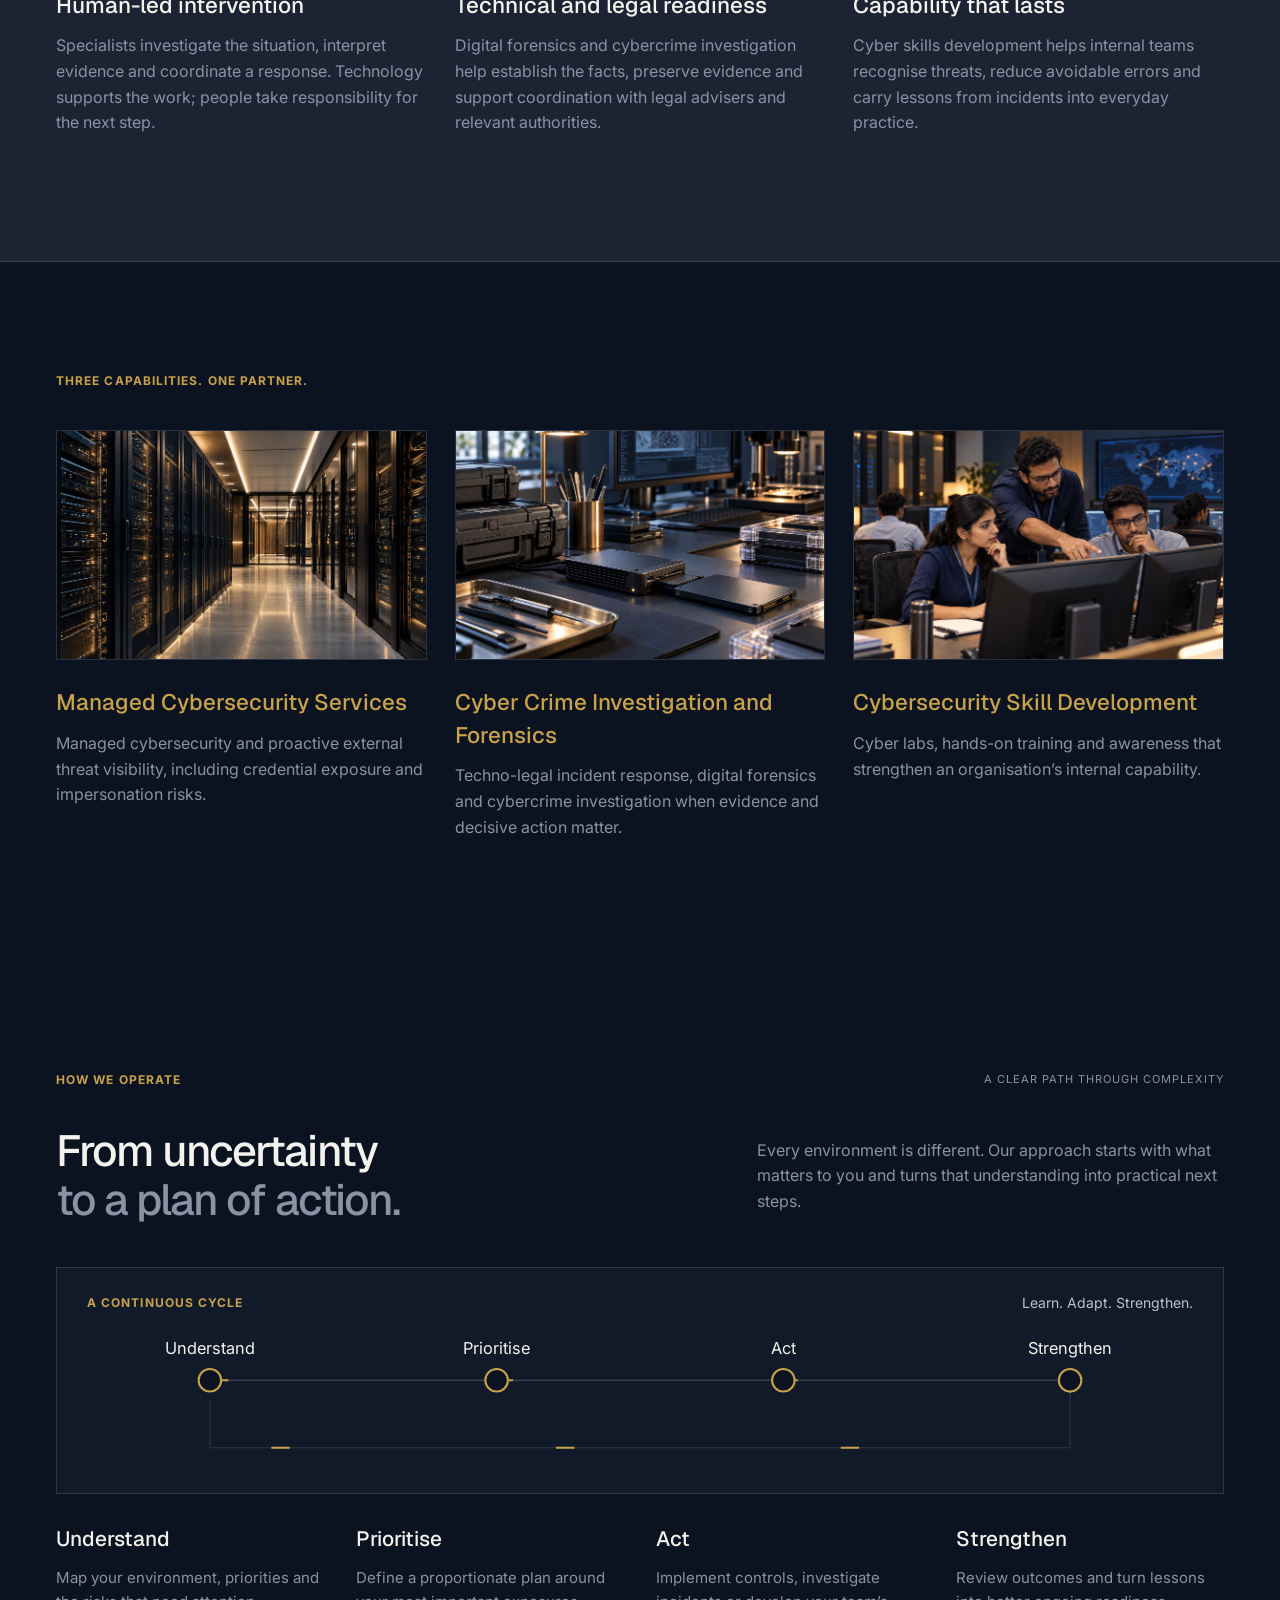
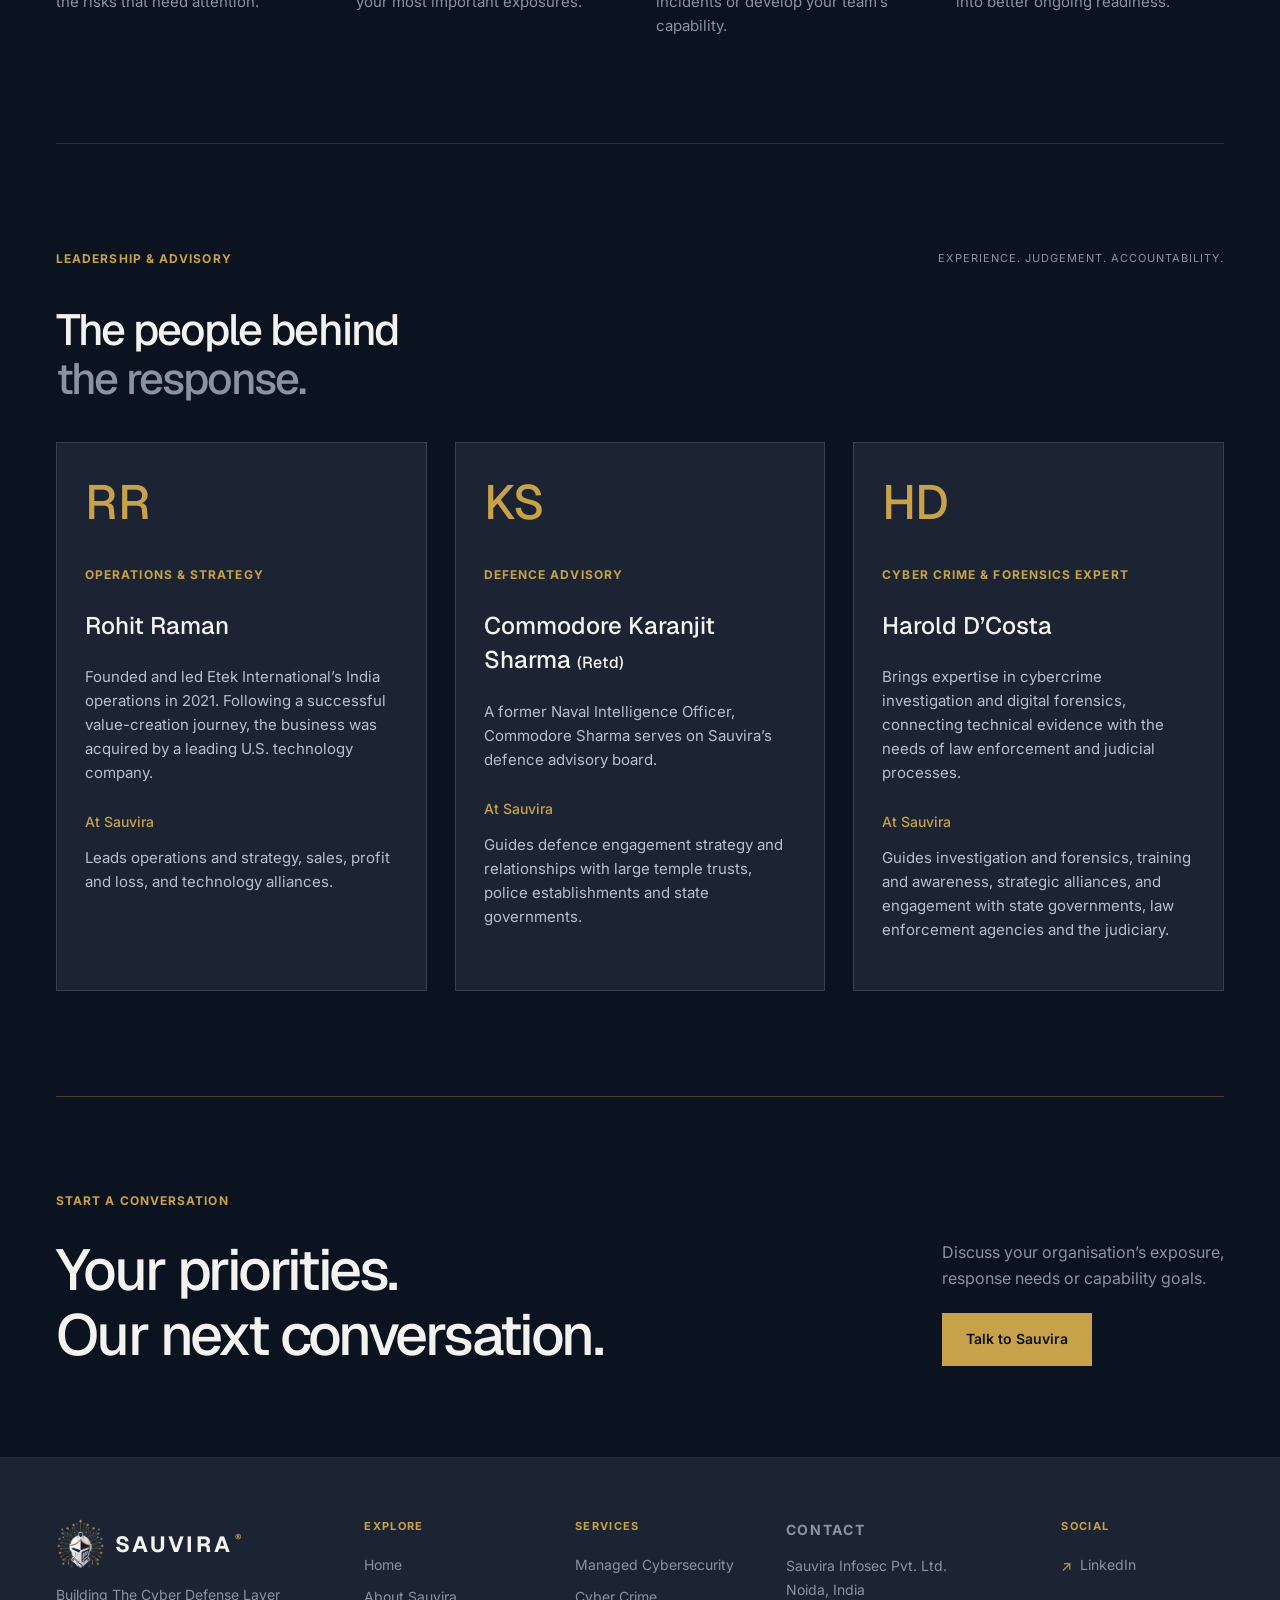
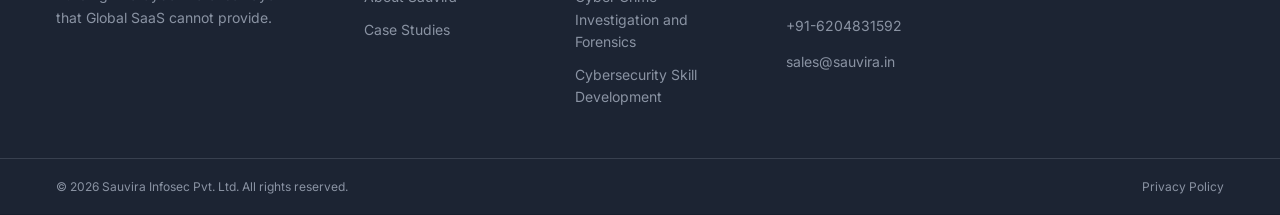
==== commit 2ac1eed6: "Mobile centring and hero buttons, desktop title/paragraph alignment, HD role, LinkedIn URL - Centre " ====
--- a/about.html
+++ b/about.html
@@ -14,7 +14,7 @@
 <section class="section wrap about-purpose"><div class="section-top"><span class="eyebrow">OUR PURPOSE</span><span class="mono">LOCAL UNDERSTANDING. OPERATIONAL DEPTH.</span></div><div class="split"><h2>Context matters.<br><span>People make the difference.</span></h2><div><p>Sauvira was built from the conviction that India’s critical sectors need a defence partner who understands local operating realities and can intervene when a threat demands action.</p><p>From executive deepfakes and impersonation to compromised credentials and financial fraud, our work brings human judgement to situations that need investigation, coordination and follow-through.</p></div></div></section>
 <section class="difference section"><div class="wrap"><span class="eyebrow">THE SAUVIRA DIFFERENCE</span><h2 class="about-section-title">Intelligence that leads to action.<br><span>Expertise that stays involved.</span></h2><div class="about-pillars"><article><h3>Human-led intervention</h3><p>Specialists investigate the situation, interpret evidence and coordinate a response. Technology supports the work; people take responsibility for the next step.</p></article><article><h3>Technical and legal readiness</h3><p>Digital forensics and cybercrime investigation help establish the facts, preserve evidence and support coordination with legal advisers and relevant authorities.</p></article><article><h3>Capability that lasts</h3><p>Cyber skills development helps internal teams recognise threats, reduce avoidable errors and carry lessons from incidents into everyday practice.</p></article></div></div></section>
 <section class="section wrap"><span class="eyebrow">THREE CAPABILITIES. ONE PARTNER.</span><p class="mobile-swipe-hint">Swipe to explore →</p><div class="about-pillars service-pillars"><article><img class="capability-photo" src="images/infrastructure.jpg" width="1536" height="1024" alt="Conceptual enterprise data-centre infrastructure" loading="lazy"><h3>Managed Cybersecurity Services</h3><p>Managed cybersecurity and proactive external threat visibility, including credential exposure and impersonation risks.</p></article><article><img class="capability-photo" src="images/digital-forensics.jpg" width="1536" height="1024" alt="Conceptual forensic examination equipment" loading="lazy"><h3>Cyber Crime Investigation and Forensics</h3><p>Techno-legal incident response, digital forensics and cybercrime investigation when evidence and decisive action matter.</p></article><article><img class="capability-photo" src="images/skills.jpg" width="1536" height="1024" alt="Conceptual hands-on cybersecurity training workshop" loading="lazy"><h3>Cybersecurity Skill Development</h3><p>Cyber labs, hands-on training and awareness that strengthen an organisation’s internal capability.</p></article></div></section>
-<section class="section wrap" id="approach"><div class="section-top"><span class="eyebrow">HOW WE OPERATE</span><span class="mono">A CLEAR PATH THROUGH COMPLEXITY</span></div><div class="split"><h2>From uncertainty<br><span>to a plan of action.</span></h2><p>Every environment is different. Our approach starts with what matters to you and turns that understanding into practical next steps.</p></div><figure class="operating-visual"><div class="operating-caption"><span class="eyebrow">A CONTINUOUS CYCLE</span><span>Learn. Adapt. Strengthen.</span></div><svg viewBox="0 0 1080 150" role="img" aria-labelledby="cycle-title cycle-desc"><title id="cycle-title">From understanding to resilience</title><desc id="cycle-desc">Understand, prioritise, act and strengthen form a repeating cycle. Lessons feed back into the next assessment.</desc><path d="M120 50H960" fill="none" stroke="#8A93A3" stroke-opacity=".45"/><path d="M960 50V116H120V70" fill="none" stroke="#8A93A3" stroke-opacity=".25"/><path class="flow-path" d="M120 50H960V116H120V70" fill="none" stroke="#C8A24A" stroke-width="2" stroke-dasharray="18 260"/><g fill="#0B1220" stroke="#C8A24A" stroke-width="2"><circle cx="120" cy="50" r="11"/><circle cx="400" cy="50" r="11"/><circle cx="680" cy="50" r="11"/><circle cx="960" cy="50" r="11"/></g><g fill="#F4F2EE" font-family="Inter,Arial,sans-serif" font-size="16" text-anchor="middle"><text x="120" y="24">Understand</text><text x="400" y="24">Prioritise</text><text x="680" y="24">Act</text><text x="960" y="24">Strengthen</text></g></svg></figure><ol class="steps"><li><span class="step-number">01</span><h3>Understand</h3><p>Map your environment, priorities and the risks that need attention.</p></li><li><span class="step-number">02</span><h3>Prioritise</h3><p>Define a proportionate plan around your most important exposures.</p></li><li><span class="step-number">03</span><h3>Act</h3><p>Implement controls, investigate incidents or develop your team’s capability.</p></li><li><span class="step-number">04</span><h3>Strengthen</h3><p>Review outcomes and turn lessons into better ongoing readiness.</p></li></ol></section><section id="leadership" class="section wrap leadership-section"><div class="section-top"><span class="eyebrow">LEADERSHIP & ADVISORY</span><span class="mono">EXPERIENCE. JUDGEMENT. ACCOUNTABILITY.</span></div><h2>The people behind<br><span>the response.</span></h2><p class="mobile-swipe-hint">Swipe to explore →</p><div class="leadership-grid"><article class="leader"><span class="leader-monogram" aria-hidden="true">RR</span><span class="eyebrow">OPERATIONS & STRATEGY</span><h3>Rohit Raman</h3><p>Founded and led Etek International’s India operations in 2021. Following a successful value-creation journey, the business was acquired by a leading U.S. technology company.</p><h4>At Sauvira</h4><p>Leads operations and strategy, sales, profit and loss, and technology alliances.</p></article><article class="leader"><span class="leader-monogram" aria-hidden="true">KS</span><span class="eyebrow">DEFENCE ADVISORY</span><h3>Commodore Karanjit Sharma <span>(Retd)</span></h3><p>A former Naval Intelligence Officer, Commodore Sharma serves on Sauvira’s defence advisory board.</p><h4>At Sauvira</h4><p>Guides defence engagement strategy and relationships with large temple trusts, police establishments and state governments.</p></article><article class="leader"><span class="leader-monogram" aria-hidden="true">HD</span><span class="eyebrow">LEGAL ADVISORY</span><h3>Harold D’Costa</h3><p>Brings expertise in cybercrime investigation and digital forensics, connecting technical evidence with the needs of law enforcement and judicial processes.</p><h4>At Sauvira</h4><p>Guides investigation and forensics, training and awareness, strategic alliances, and engagement with state governments, law enforcement agencies and the judiciary.</p></article></div></section><section class="final-cta wrap"><span class="eyebrow">START A CONVERSATION</span><div><h2>Your priorities.<br><span>Our next conversation.</span></h2><div><p>Discuss your organisation’s exposure,<br>response needs or capability goals.</p><a class="button" href="index.html#contact">Talk to Sauvira</a></div></div></section></main><footer>
+<section class="section wrap" id="approach"><div class="section-top"><span class="eyebrow">HOW WE OPERATE</span><span class="mono">A CLEAR PATH THROUGH COMPLEXITY</span></div><div class="split"><h2>From uncertainty<br><span>to a plan of action.</span></h2><p>Every environment is different. Our approach starts with what matters to you and turns that understanding into practical next steps.</p></div><figure class="operating-visual"><div class="operating-caption"><span class="eyebrow">A CONTINUOUS CYCLE</span><span>Learn. Adapt. Strengthen.</span></div><svg viewBox="0 0 1080 150" role="img" aria-labelledby="cycle-title cycle-desc"><title id="cycle-title">From understanding to resilience</title><desc id="cycle-desc">Understand, prioritise, act and strengthen form a repeating cycle. Lessons feed back into the next assessment.</desc><path d="M120 50H960" fill="none" stroke="#8A93A3" stroke-opacity=".45"/><path d="M960 50V116H120V70" fill="none" stroke="#8A93A3" stroke-opacity=".25"/><path class="flow-path" d="M120 50H960V116H120V70" fill="none" stroke="#C8A24A" stroke-width="2" stroke-dasharray="18 260"/><g fill="#0B1220" stroke="#C8A24A" stroke-width="2"><circle cx="120" cy="50" r="11"/><circle cx="400" cy="50" r="11"/><circle cx="680" cy="50" r="11"/><circle cx="960" cy="50" r="11"/></g><g fill="#F4F2EE" font-family="Inter,Arial,sans-serif" font-size="16" text-anchor="middle"><text x="120" y="24">Understand</text><text x="400" y="24">Prioritise</text><text x="680" y="24">Act</text><text x="960" y="24">Strengthen</text></g></svg></figure><ol class="steps"><li><span class="step-number">01</span><h3>Understand</h3><p>Map your environment, priorities and the risks that need attention.</p></li><li><span class="step-number">02</span><h3>Prioritise</h3><p>Define a proportionate plan around your most important exposures.</p></li><li><span class="step-number">03</span><h3>Act</h3><p>Implement controls, investigate incidents or develop your team’s capability.</p></li><li><span class="step-number">04</span><h3>Strengthen</h3><p>Review outcomes and turn lessons into better ongoing readiness.</p></li></ol></section><section id="leadership" class="section wrap leadership-section"><div class="section-top"><span class="eyebrow">LEADERSHIP & ADVISORY</span><span class="mono">EXPERIENCE. JUDGEMENT. ACCOUNTABILITY.</span></div><h2>The people behind<br><span>the response.</span></h2><p class="mobile-swipe-hint">Swipe to explore →</p><div class="leadership-grid"><article class="leader"><span class="leader-monogram" aria-hidden="true">RR</span><span class="eyebrow">OPERATIONS & STRATEGY</span><h3>Rohit Raman</h3><p>Founded and led Etek International’s India operations in 2021. Following a successful value-creation journey, the business was acquired by a leading U.S. technology company.</p><h4>At Sauvira</h4><p>Leads operations and strategy, sales, profit and loss, and technology alliances.</p></article><article class="leader"><span class="leader-monogram" aria-hidden="true">KS</span><span class="eyebrow">DEFENCE ADVISORY</span><h3>Commodore Karanjit Sharma <span>(Retd)</span></h3><p>A former Naval Intelligence Officer, Commodore Sharma serves on Sauvira’s defence advisory board.</p><h4>At Sauvira</h4><p>Guides defence engagement strategy and relationships with large temple trusts, police establishments and state governments.</p></article><article class="leader"><span class="leader-monogram" aria-hidden="true">HD</span><span class="eyebrow">CYBER CRIME &amp; FORENSICS EXPERT</span><h3>Harold D’Costa</h3><p>Brings expertise in cybercrime investigation and digital forensics, connecting technical evidence with the needs of law enforcement and judicial processes.</p><h4>At Sauvira</h4><p>Guides investigation and forensics, training and awareness, strategic alliances, and engagement with state governments, law enforcement agencies and the judiciary.</p></article></div></section><section class="final-cta wrap"><span class="eyebrow">START A CONVERSATION</span><div><h2>Your priorities.<br><span>Our next conversation.</span></h2><div><p>Discuss your organisation’s exposure,<br>response needs or capability goals.</p><a class="button" href="index.html#contact">Talk to Sauvira</a></div></div></section></main><footer>
   <div class="footer-grid wrap">
     <!-- Brand Column -->
     <div class="footer-brand-col">
@@ -53,7 +53,7 @@
     <div class="footer-col">
       <p class="footer-col-title">SOCIAL</p>
       <div class="footer-social-links">
-        <a href="https://www.linkedin.com/company/sauvira" target="_blank" rel="noopener">LinkedIn</a>
+        <a href="https://www.linkedin.com/company/sauvira-infosec/home/" target="_blank" rel="noopener">LinkedIn</a>
       </div>
     </div>
   </div>
--- a/styles-responsive-v8.css
+++ b/styles-responsive-v8.css
@@ -131,14 +131,14 @@
 @media(min-width:761px) and (max-width:1000px){.leadership-grid{grid-template-columns:repeat(3,minmax(0,1fr));gap:16px}.leader{padding:20px}.leader h3{font-size:1.2rem}}
 @media(max-width:760px){
 .wrap,.full-image-hero .hero-copy{width:calc(100% - 40px)}
-.header{flex-wrap:nowrap}.header .brand{font-size:17px;gap:7px}.menu-toggle{min-height:44px;flex-shrink:0}.header>.button{min-height:44px}
+.header{flex-wrap:nowrap}.header .brand{font-size:17px;gap:7px}.menu-toggle{min-height:44px;flex-shrink:0}.header>.button{display:none}.menu-toggle{margin-left:auto}
 .full-image-hero{min-height:570px;padding-block:60px}.full-image-hero h1{max-width:620px}.full-image-hero .actions{gap:20px}.full-image-hero p{font-size:1rem;line-height:1.65}
 .case-hero:before{background:rgba(11,18,32,.75)}
 .section{padding-block:52px}
 .sector-gallery{grid-template-columns:repeat(2,minmax(0,1fr));gap:22px 14px}.sector-gallery img{height:auto;aspect-ratio:4/3}.sector-gallery h3{font-size:1rem;margin:14px 0 18px}
-.cap-grid,.case-grid,.leadership-grid,.service-pillars{display:grid;grid-auto-flow:column;grid-auto-columns:minmax(0,85%);grid-template-columns:none;gap:16px;overflow-x:auto;scroll-snap-type:x mandatory;scroll-padding-inline:0;padding-bottom:16px;overscroll-behavior-x:contain;scrollbar-width:thin;scrollbar-color:#C8A24A #1C2433}
+.cap-grid,.case-grid,.leadership-grid,.service-pillars{display:grid;grid-auto-flow:column;grid-auto-columns:85%;grid-template-columns:none;gap:16px;overflow-x:auto;scroll-snap-type:x mandatory;scroll-padding-inline:0;padding-bottom:16px;overscroll-behavior-x:contain;scrollbar-width:thin;scrollbar-color:#C8A24A #1C2433}
 .cap-grid>article,.case-grid>article,.leadership-grid>article,.service-pillars>article{scroll-snap-align:start;min-width:0}
-.cap-grid{border:0}.cap-card,.cap-card+.cap-card{border:1px solid var(--line);padding:23px}.cap-card h3{min-height:0}.case-card{padding:24px}.case-card h3{font-size:1.5rem}.case-card dd{font-size:.9375rem}.capability-photo{height:190px}.service-pillars h3{font-size:1.3rem}
+.cap-grid{border:0}.capabilities .cap-grid{margin-top:12px!important;margin-bottom:0!important}.cap-card,.cap-card+.cap-card{border:1px solid var(--line);padding:23px}.cap-card h3{min-height:0}.case-card{padding:24px}.case-card h3{font-size:1.5rem}.case-card dd{font-size:.9375rem}.capability-photo{height:190px}.service-pillars h3{font-size:1.3rem}
 .mobile-swipe-hint{display:block;color:#C8A24A;font-size:.75rem;margin:16px 0 0;letter-spacing:.03em}
 .about-pillars:not(.service-pillars),.team-preview{grid-template-columns:repeat(2,minmax(0,1fr));gap:24px 18px}.about-pillars:not(.service-pillars)>article:last-child,.team-preview>article:last-child{grid-column:1/-1}.about-pillars:not(.service-pillars) h3{font-size:1.15rem}.team-preview h3{font-size:1.1rem}
 .steps{grid-template-columns:repeat(2,minmax(0,1fr));gap:24px 18px}.steps h3{font-size:1.15rem}
@@ -179,3 +179,22 @@
 /* Keep About hero h1 first line on one line */
 .about-hero h1{white-space:nowrap}
 @media(max-width:760px){.about-hero h1{white-space:normal}}
+
+/* ── MOBILE: CENTRED SECTION HEADINGS ── */
+@media(max-width:760px){
+main section:not(.hero):not(.full-image-hero)>.eyebrow,main section>.wrap>.eyebrow,
+main section>h2,main section>.wrap>h2,.split>h2,.split>p,.split>div>h2,.split>div>p,.split>div:not(.purpose-visual)>p,
+.mobile-swipe-hint,.final-cta,.incident>div{text-align:center}
+.section-top{flex-direction:column;align-items:center;justify-content:center;gap:6px;text-align:center}
+.split>div>.text-link,.final-cta .button,.incident-action .button{margin-inline:auto}
+.split>div>.text-link{justify-content:center;display:flex}
+main section:not(.hero):not(.full-image-hero)>.eyebrow,main section>.wrap>.eyebrow,.final-cta>.eyebrow,.incident .eyebrow{display:block}
+.incident .eyebrow{display:flex;justify-content:center}
+.hero-base{justify-content:center;text-align:center}
+.final-cta>div,.final-cta>div>div{flex-direction:column;align-items:center;text-align:center}
+.system-head,.system-foot{display:none!important}.hero-copy{text-align:center}.hero-copy>p{margin-inline:auto}.hero-copy .actions{justify-content:center;flex-wrap:nowrap;gap:12px}.hero-copy .actions>*{flex:1 1 0;min-width:0;justify-content:center;text-align:center;font-size:.875rem;padding-inline:10px}.hero-copy .actions>.text-link{border:1px solid #C8A24A!important;color:#C8A24A!important;background:rgba(11,18,32,.7);min-height:0;align-self:stretch;display:flex;align-items:center;gap:6px}.hero-copy .actions>.text-link span{color:#C8A24A}.hero-copy>.button{margin-inline:auto}.full-image-hero h1{margin-inline:auto}
+}
+
+/* ── DESKTOP: KEEP TWO-LINE SECTION TITLES ── */
+@media(min-width:761px){.difference .purpose-copy h2,.featured-case .split h2{white-space:nowrap;max-width:none}.difference .purpose-copy,.featured-case .split>div{max-width:none;overflow:visible}}
+@media(min-width:761px){.about-purpose .split>div{justify-self:end;margin-left:auto}.about-purpose .split>div>p{margin-left:auto;margin-right:0}#approach .split>p{justify-self:end;margin-left:auto;margin-right:0}}
